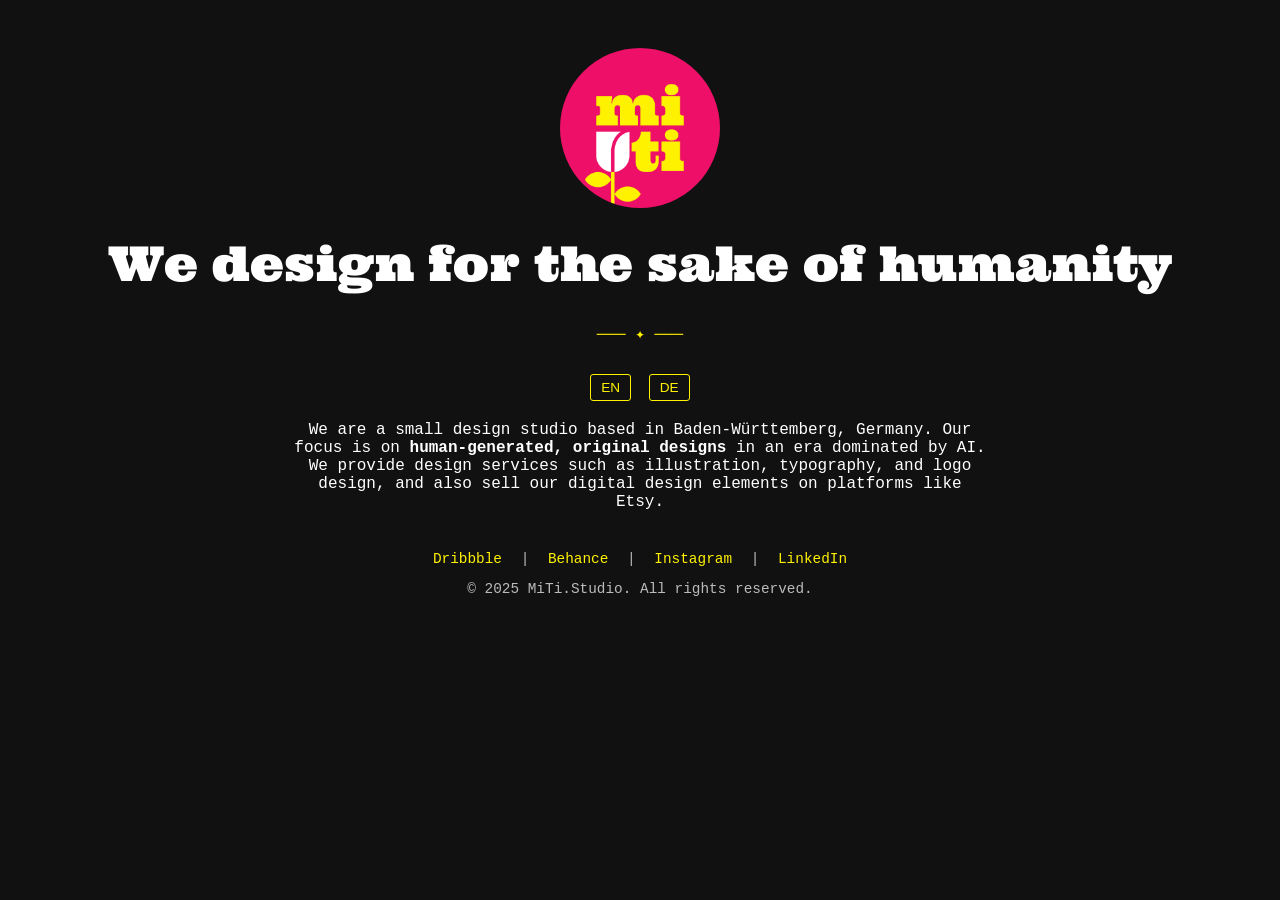
==== index.html @ b5ca67f6 "Change tagline style" ====
<!DOCTYPE html>
<html lang="en">
<head>
  <meta charset="UTF-8">
  <meta name="viewport" content="width=device-width, initial-scale=1.0">
  <title>MiTi.Studio</title>
  
  <!-- Favicon -->
  <link rel="icon" type="image/png" href="miti.png"> <!-- Replace logo.png with your logo file -->
  
  <link href="https://fonts.googleapis.com/css2?family=Ultra&display=swap" rel="stylesheet">
  <style>
    body {
      background-color: #111;
      color: #ffffff;
      font-family: "Courier New", Courier, monospace;
      text-align: center;
      padding: 40px 20px;
    }
    .logo {
      margin-bottom: 15px;
    }
    .logo img {
      width: 160px;
      height: 160px;
      border-radius: 80px; /* optional */
    }
    .tagline {
      font-size: 3em;  /* bigger now */
      font-weight: regular;
      color: #ffffff;
      margin: 20px 0 30px 0;
      font-family: "Ultra", serif;
    }
    .divider {
      color: #fff200;
      margin: 15px 0 30px 0;
    }
    .content {
      max-width: 700px;
      margin: auto;
    }
    .footer {
      margin-top: 40px;
      font-size: 0.9em;
      color: #bbb;
    }
    .footer a {
      color: #fff200;
      margin: 0 10px;
      text-decoration: none;
    }
    .lang-toggle {
      margin: 10px 0 20px 0;
    }
    .lang-toggle button {
      background: none;
      border: 1px solid #fff200;
      padding: 5px 10px;
      font-size: 0.85em;
      color: #fff200;
      cursor: pointer;
      border-radius: 3px;
      margin: 0 4px;
      transition: background 0.2s, color 0.2s;
    }
    .lang-toggle button:hover {
      background: #fff200;
      color: #111;
    }
  </style>
</head>
<body>
  <!-- Logo placeholder -->
  <div class="logo">
    <img src="miti.png" alt="MiTi.Studio"> <!-- Replace logo.png with your file -->
  </div>

  <!-- Tagline with language -->
  <div id="tagline-en" class="tagline">We design for the sake of humanity</div>
  <div id="tagline-de" class="tagline" style="display:none;">Wir gestalten im Dienste der Menschlichkeit</div>

  <div class="divider">─── ✦ ───</div>

  <!-- Language Toggle -->
  <div class="lang-toggle">
    <button onclick="setLang('en')">EN</button>
    <button onclick="setLang('de')">DE</button>
  </div>

  <!-- Content -->
  <div class="content" id="text-en">
    <p>We are a small design studio based in Baden-Württemberg, Germany. 
    Our focus is on <strong>human-generated, original designs</strong> in an era dominated by AI. 
    We provide design services such as illustration, typography, and logo design, 
    and also sell our digital design elements on platforms like Etsy.</p>
  </div>

  <div class="content" id="text-de" style="display:none;">
    <p>Wir sind ein kleines Designstudio mit Sitz in Baden-Württemberg, Deutschland. 
    Unser Fokus liegt auf <strong>menschlich erzeugten, originellen Designs</strong> in einer von KI dominierten Zeit. 
    Wir bieten Designleistungen wie Illustration, Typografie und Logodesign an 
    und verkaufen unsere digitalen Designelemente auch auf Plattformen wie Etsy.</p>
  </div>

  <!-- Footer -->
  <div class="footer">
    <p>
      <a href="#">Dribbble</a> |
      <a href="#">Behance</a> |
      <a href="#">Instagram</a> |
      <a href="#">LinkedIn</a>
    </p>
    <p>© 2025 MiTi.Studio. All rights reserved.</p>
  </div>

  <script>
    function setLang(lang) {
      // Switch text content
      document.getElementById('text-en').style.display = (lang === 'en') ? 'block' : 'none';
      document.getElementById('text-de').style.display = (lang === 'de') ? 'block' : 'none';
      // Switch tagline
      document.getElementById('tagline-en').style.display = (lang === 'en') ? 'block' : 'none';
      document.getElementById('tagline-de').style.display = (lang === 'de') ? 'block' : 'none';
    }
  </script>

  <!-- Google Analytics (replace with your own GA code) -->
  <script async src="https://www.googletagmanager.com/gtag/js?id=UA-XXXXXXXXX-X"></script>
  <script>
    window.dataLayer = window.dataLayer || [];
    function gtag(){dataLayer.push(arguments);}
    gtag('js', new Date());
    gtag('config', 'UA-XXXXXXXXX-X');
  </script>
</body>
</html>
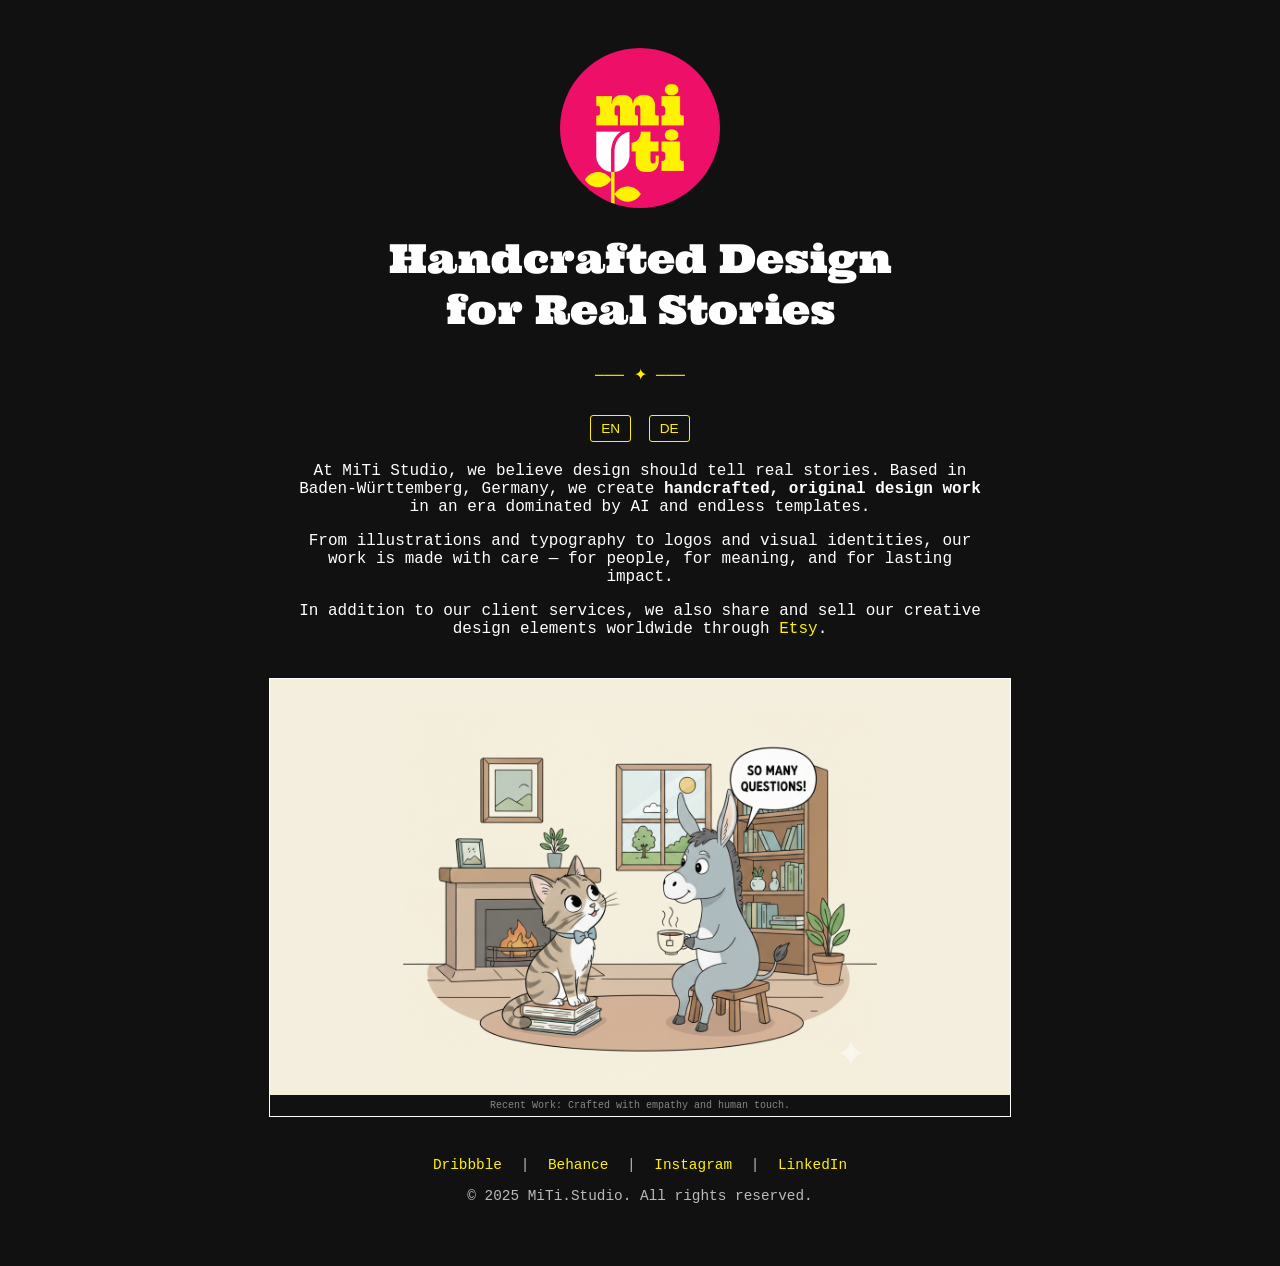
==== commit 82d54dc2: "Page structure and content update" ====
--- a/index.html
+++ b/index.html
@@ -6,7 +6,7 @@
   <title>MiTi.Studio</title>
   
   <!-- Favicon -->
-  <link rel="icon" type="image/png" href="miti.png"> <!-- Replace logo.png with your logo file -->
+  <link rel="icon" type="image/png" href="miti.png"> 
   
   <link href="https://fonts.googleapis.com/css2?family=Ultra&display=swap" rel="stylesheet">
   <style>
@@ -23,10 +23,10 @@
     .logo img {
       width: 160px;
       height: 160px;
-      border-radius: 80px; /* optional */
+      border-radius: 80px;
     }
     .tagline {
-      font-size: 3em;  /* bigger now */
+      font-size: 2.5em;
       font-weight: regular;
       color: #ffffff;
       margin: 20px 0 30px 0;
@@ -40,10 +40,38 @@
       max-width: 700px;
       margin: auto;
     }
+    .content a {
+      color: #fff200;
+      text-decoration: none;
+    }  
     .footer {
       margin-top: 40px;
       font-size: 0.9em;
       color: #bbb;
+    }
+    .featured-art {
+      max-width: 740px;
+      margin: 40px auto;
+      position: relative;
+      border: 1px solid #ffffff;
+    }
+    .featured-art img {
+      width: 100%;
+      aspect-ratio: 16/9;
+      object-fit: cover;
+      display: block;
+    }
+    .caption {
+      position: relative;
+      bottom: 0;
+      left: 0;
+      width: 100%;
+      background: #111;
+      color: #878787;
+      padding: 5px 0px 5px 0px;
+      font-size: 10px;
+      text-align: center;
+      font-style: normal;
     }
     .footer a {
       color: #fff200;
@@ -77,8 +105,8 @@
   </div>
 
   <!-- Tagline with language -->
-  <div id="tagline-en" class="tagline">We design for the sake of humanity</div>
-  <div id="tagline-de" class="tagline" style="display:none;">Wir gestalten im Dienste der Menschlichkeit</div>
+  <div id="tagline-en" class="tagline">Handcrafted Design </br>for Real Stories</div>
+  <div id="tagline-de" class="tagline" style="display:none;">Handgemachtes Design </br>für echte Geschichten</div>
 
   <div class="divider">─── ✦ ───</div>
 
@@ -90,26 +118,30 @@
 
   <!-- Content -->
   <div class="content" id="text-en">
-    <p>We are a small design studio based in Baden-Württemberg, Germany. 
-    Our focus is on <strong>human-generated, original designs</strong> in an era dominated by AI. 
-    We provide design services such as illustration, typography, and logo design, 
-    and also sell our digital design elements on platforms like Etsy.</p>
+    <p>At MiTi Studio, we believe design should tell real stories. Based in Baden-Württemberg, Germany, we create <strong>handcrafted, original design work</strong> in an era dominated by AI and endless templates.</p> 
+    <p>From illustrations and typography to logos and visual identities, our work is made with care — for people, for meaning, and for lasting impact.</p> 
+    <p>In addition to our client services, we also share and sell our creative design elements worldwide through <a href="https://www.etsy.com/shop/YOURSHOPNAME" target="_blank">Etsy</a>.</p>
   </div>
 
   <div class="content" id="text-de" style="display:none;">
-    <p>Wir sind ein kleines Designstudio mit Sitz in Baden-Württemberg, Deutschland. 
-    Unser Fokus liegt auf <strong>menschlich erzeugten, originellen Designs</strong> in einer von KI dominierten Zeit. 
-    Wir bieten Designleistungen wie Illustration, Typografie und Logodesign an 
-    und verkaufen unsere digitalen Designelemente auch auf Plattformen wie Etsy.</p>
+    <p>Bei MiTi Studio glauben wir, dass Design echte Geschichten erzählen soll. Mit Sitz in Baden-Württemberg, Deutschland, schaffen wir <strong>handgemachte, originelle Designs</strong> in einer Zeit, die von KI und unzähligen Vorlagen geprägt ist.</p> 
+    <p>Von Illustrationen und Typografie bis hin zu Logos und visuellen Identitäten – unsere Arbeit entsteht mit Sorgfalt, für Menschen, für Bedeutung und für nachhaltige Wirkung.</p> 
+    <p>Neben unseren Dienstleistungen bieten wir unsere kreativen Designelemente auch weltweit über <a href="https://www.etsy.com/shop/YOURSHOPNAME" target="_blank">Etsy</a> an.</p>
+  </div>
+
+  <!-- Featured Artwork -->
+  <div class="featured-art">
+    <img src="the-wise-donkey.jpg" alt="The Wise Donkey"> <!-- Replace with your artwork -->
+    <div class="caption">Recent Work: Crafted with empathy and human touch.</div>
   </div>
 
   <!-- Footer -->
   <div class="footer">
     <p>
-      <a href="#">Dribbble</a> |
-      <a href="#">Behance</a> |
-      <a href="#">Instagram</a> |
-      <a href="#">LinkedIn</a>
+      <a href="https://dribbble.com/miti-studio" target="_blank">Dribbble</a> |
+      <a href="#" target="_blank">Behance</a> |
+      <a href="#" target="_blank">Instagram</a> |
+      <a href="https://www.linkedin.com/company/mitistudio" target="_blank">LinkedIn</a>
     </p>
     <p>© 2025 MiTi.Studio. All rights reserved.</p>
   </div>
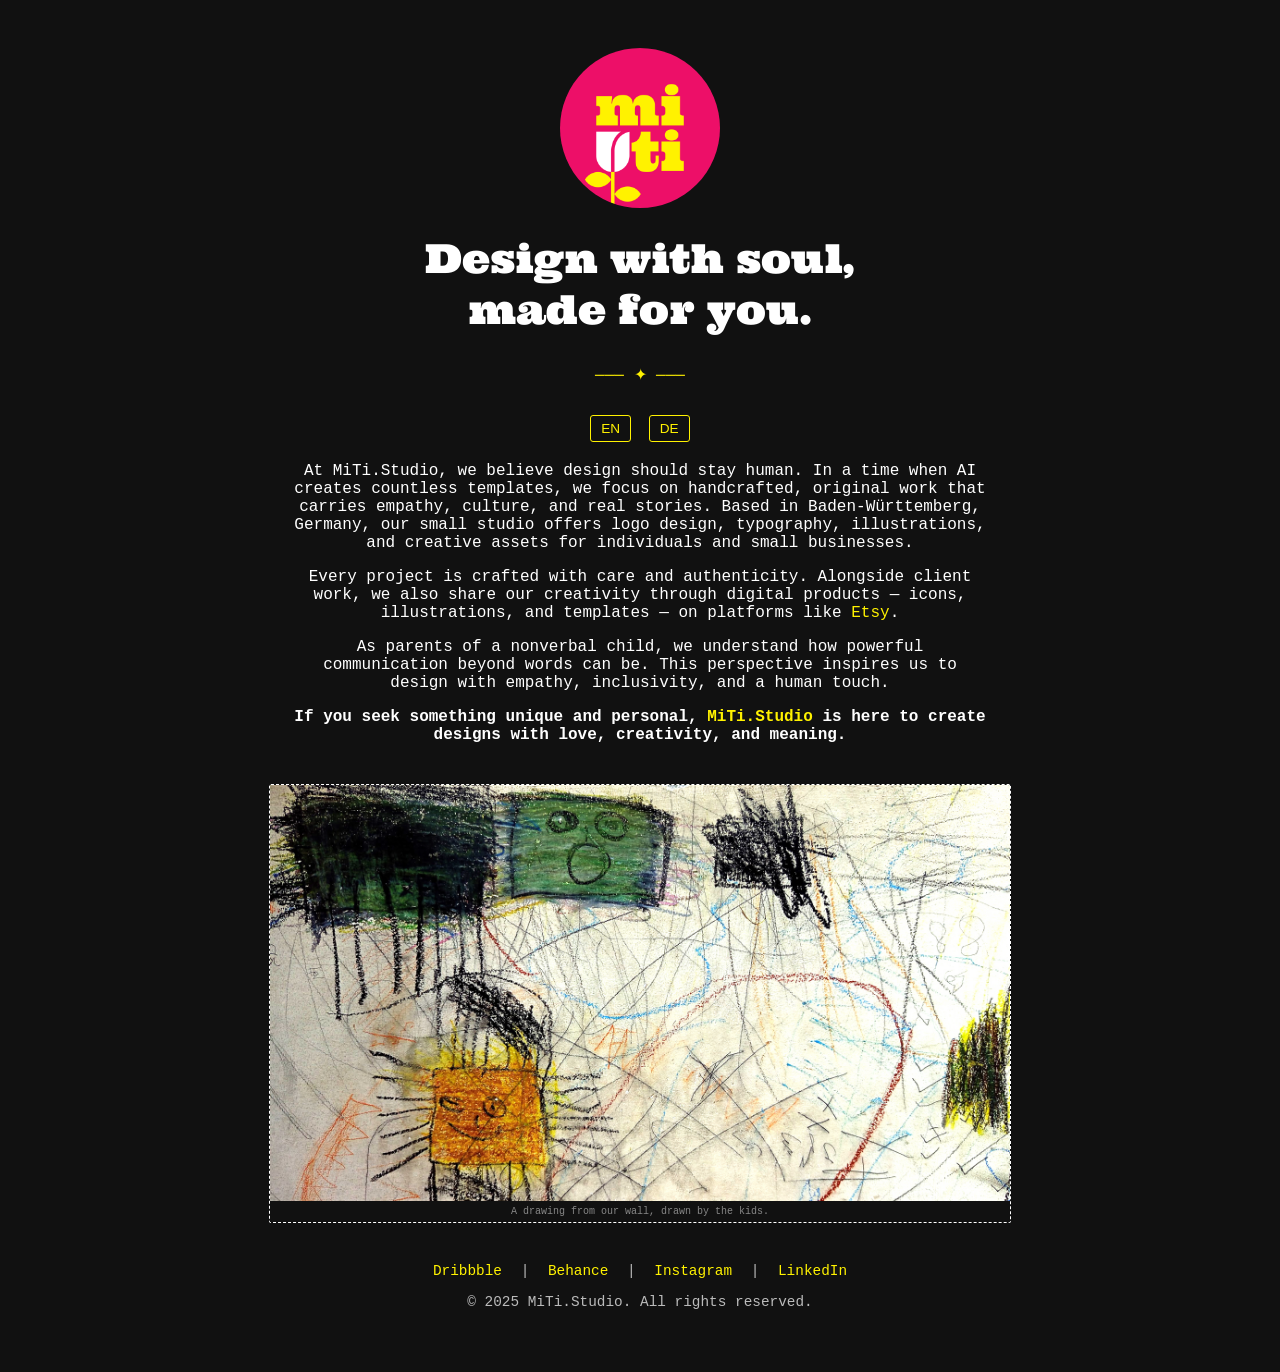
==== commit e13cddc4: "Meta content, site content update" ====
--- a/index.html
+++ b/index.html
@@ -3,8 +3,22 @@
 <head>
   <meta charset="UTF-8">
   <meta name="viewport" content="width=device-width, initial-scale=1.0">
-  <title>MiTi.Studio</title>
-  
+  <title>MiTi.Studio: Handcrafted Design from Germany</title>
+  <meta name="description" content="MiTi.Studio is a small design studio in Baden-Württemberg, Germany, creating handcrafted logos, illustrations, and digital assets. Human-centered, authentic, and available on Etsy." />
+  <meta name="keywords" content="MiTi.Studio, handcrafted design Germany, logo design, typography, illustration, Etsy design assets, human-centered design, Baden-Württemberg design studio" />
+
+  <!-- Social sharing (Open Graph) -->
+  <meta property="og:title" content="MiTi.Studio: Handcrafted Design from Germany" />
+  <meta property="og:description" content="We create original, human-centered designs with empathy and authenticity. Logos, illustrations, typography, and creative assets—crafted with care in Germany." />
+  <meta property="og:image" content="Miti_SocialCard.jpg" />
+  <meta property="og:type" content="website" />
+
+  <!-- Twitter sharing -->
+  <meta name="twitter:card" content="summary_large_image" />
+  <meta name="twitter:title" content="MiTi.Studio: Handcrafted Design from Germany" />
+  <meta name="twitter:description" content="Handcrafted logos, illustrations, and creative assets—made with empathy, culture, and real stories." />
+  <meta name="twitter:image" content="Miti_SocialCard.jpg" />
+
   <!-- Favicon -->
   <link rel="icon" type="image/png" href="miti.png"> 
   
@@ -53,7 +67,8 @@
       max-width: 740px;
       margin: 40px auto;
       position: relative;
-      border: 1px solid #ffffff;
+      border: 1px dashed; #fff200;
+      border-radius: 2px;
     }
     .featured-art img {
       width: 100%;
@@ -105,8 +120,8 @@
   </div>
 
   <!-- Tagline with language -->
-  <div id="tagline-en" class="tagline">Handcrafted Design </br>for Real Stories</div>
-  <div id="tagline-de" class="tagline" style="display:none;">Handgemachtes Design </br>für echte Geschichten</div>
+  <div id="tagline-en" class="tagline">Design with soul, </br>made for you.</div>
+  <div id="tagline-de" class="tagline" style="display:none;">Design mit Seele, </br>für dich gemacht.</div>
 
   <div class="divider">─── ✦ ───</div>
 
@@ -118,21 +133,23 @@
 
   <!-- Content -->
   <div class="content" id="text-en">
-    <p>At MiTi Studio, we believe design should tell real stories. Based in Baden-Württemberg, Germany, we create <strong>handcrafted, original design work</strong> in an era dominated by AI and endless templates.</p> 
-    <p>From illustrations and typography to logos and visual identities, our work is made with care — for people, for meaning, and for lasting impact.</p> 
-    <p>In addition to our client services, we also share and sell our creative design elements worldwide through <a href="https://www.etsy.com/shop/YOURSHOPNAME" target="_blank">Etsy</a>.</p>
+    <p>At MiTi.Studio, we believe design should stay human. In a time when AI creates countless templates, we focus on handcrafted, original work that carries empathy, culture, and real stories. Based in Baden-Württemberg, Germany, our small studio offers logo design, typography, illustrations, and creative assets for individuals and small businesses.</p> 
+    <p>Every project is crafted with care and authenticity. Alongside client work, we also share our creativity through digital products — icons, illustrations, and templates — on platforms like <a href="https://www.etsy.com/shop/YOURSHOPNAME" target="_blank">Etsy</a>.</p>
+    <p>As parents of a nonverbal child, we understand how powerful communication beyond words can be. This perspective inspires us to design with empathy, inclusivity, and a human touch.</p>
+    <p><b>If you seek something unique and personal, <a href="mailto:to.miti.studio@gmail.com" target="_blank">MiTi.Studio</a> is here to create designs with love, creativity, and meaning.</b></p> 
   </div>
 
   <div class="content" id="text-de" style="display:none;">
-    <p>Bei MiTi Studio glauben wir, dass Design echte Geschichten erzählen soll. Mit Sitz in Baden-Württemberg, Deutschland, schaffen wir <strong>handgemachte, originelle Designs</strong> in einer Zeit, die von KI und unzähligen Vorlagen geprägt ist.</p> 
-    <p>Von Illustrationen und Typografie bis hin zu Logos und visuellen Identitäten – unsere Arbeit entsteht mit Sorgfalt, für Menschen, für Bedeutung und für nachhaltige Wirkung.</p> 
-    <p>Neben unseren Dienstleistungen bieten wir unsere kreativen Designelemente auch weltweit über <a href="https://www.etsy.com/shop/YOURSHOPNAME" target="_blank">Etsy</a> an.</p>
+    <p>Bei MiTi.Studio glauben wir: Design soll menschlich bleiben. In einer Zeit, in der KI viele Vorlagen erstellt, machen wir Handarbeit. Unsere Designs sind echt, klar und erzählen Geschichten. Wir sind ein kleines Studio in Baden-Württemberg. Wir gestalten Logos, Typografie, Illustrationen und kreative Elemente für Einzelpersonen und kleine Firmen.</p> 
+    <p>Jedes Projekt entsteht mit Sorgfalt und Originalität. Zusätzlich verkaufen wir digitale Produkte wie Icons, Illustrationen und Vorlagen auf <a href="https://www.etsy.com/shop/YOURSHOPNAME" target="_blank">Etsy</a>.</p>
+    <p>Als Eltern eines nichtsprechenden Kindes wissen wir, wie wichtig Kommunikation ohne Worte ist. Diese Erfahrung gibt unseren Arbeiten Herz, Empathie und Menschlichkeit.</p>
+    <p><b>Wenn Sie etwas Persönliches und Besonderes suchen, ist <a href="mailto:to.miti.studio@gmail.com" target="_blank">MiTi.Studio</a> für Sie da – mit Liebe, Kreativität und echter Handarbeit.</b></p> 
   </div>
 
   <!-- Featured Artwork -->
   <div class="featured-art">
-    <img src="the-wise-donkey.jpg" alt="The Wise Donkey"> <!-- Replace with your artwork -->
-    <div class="caption">Recent Work: Crafted with empathy and human touch.</div>
+    <img src="MiTi_Wall.jpg" alt="The Wise Donkey"> <!-- Replace with your artwork -->
+    <div class="caption">A drawing from our wall, drawn by the kids.</div>
   </div>
 
   <!-- Footer -->
@@ -157,13 +174,15 @@
     }
   </script>
 
-  <!-- Google Analytics (replace with your own GA code) -->
-  <script async src="https://www.googletagmanager.com/gtag/js?id=UA-XXXXXXXXX-X"></script>
+  <!-- Google Analytics -->
+  <script async src="https://www.googletagmanager.com/gtag/js?id=G-G38949QMGW"></script>
   <script>
     window.dataLayer = window.dataLayer || [];
     function gtag(){dataLayer.push(arguments);}
     gtag('js', new Date());
-    gtag('config', 'UA-XXXXXXXXX-X');
+
+    gtag('config', 'G-G38949QMGW');
   </script>
+
 </body>
 </html>
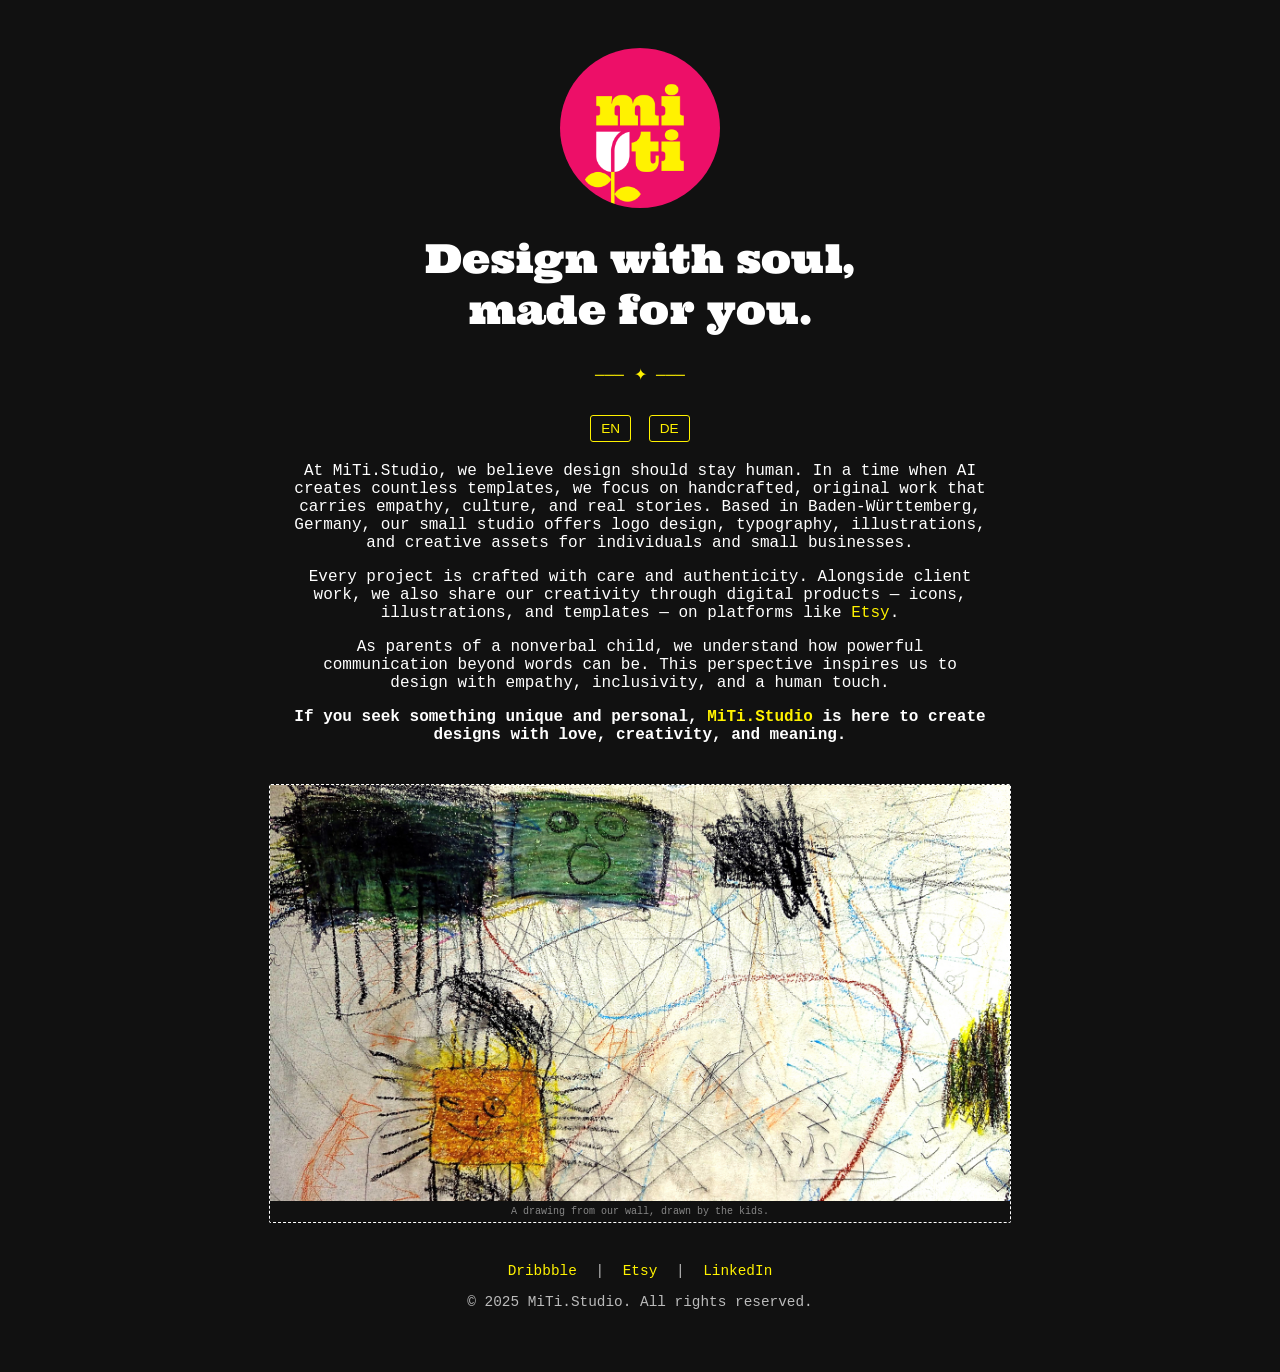
==== commit 0734e44d: "Link added" ====
--- a/index.html
+++ b/index.html
@@ -134,14 +134,14 @@
   <!-- Content -->
   <div class="content" id="text-en">
     <p>At MiTi.Studio, we believe design should stay human. In a time when AI creates countless templates, we focus on handcrafted, original work that carries empathy, culture, and real stories. Based in Baden-Württemberg, Germany, our small studio offers logo design, typography, illustrations, and creative assets for individuals and small businesses.</p> 
-    <p>Every project is crafted with care and authenticity. Alongside client work, we also share our creativity through digital products — icons, illustrations, and templates — on platforms like <a href="https://www.etsy.com/shop/YOURSHOPNAME" target="_blank">Etsy</a>.</p>
+    <p>Every project is crafted with care and authenticity. Alongside client work, we also share our creativity through digital products — icons, illustrations, and templates — on platforms like <a href="https://www.etsy.com/de-en/shop/MiTiStudioDE" target="_blank">Etsy</a>.</p>
     <p>As parents of a nonverbal child, we understand how powerful communication beyond words can be. This perspective inspires us to design with empathy, inclusivity, and a human touch.</p>
     <p><b>If you seek something unique and personal, <a href="mailto:to.miti.studio@gmail.com" target="_blank">MiTi.Studio</a> is here to create designs with love, creativity, and meaning.</b></p> 
   </div>
 
   <div class="content" id="text-de" style="display:none;">
     <p>Bei MiTi.Studio glauben wir: Design soll menschlich bleiben. In einer Zeit, in der KI viele Vorlagen erstellt, machen wir Handarbeit. Unsere Designs sind echt, klar und erzählen Geschichten. Wir sind ein kleines Studio in Baden-Württemberg. Wir gestalten Logos, Typografie, Illustrationen und kreative Elemente für Einzelpersonen und kleine Firmen.</p> 
-    <p>Jedes Projekt entsteht mit Sorgfalt und Originalität. Zusätzlich verkaufen wir digitale Produkte wie Icons, Illustrationen und Vorlagen auf <a href="https://www.etsy.com/shop/YOURSHOPNAME" target="_blank">Etsy</a>.</p>
+    <p>Jedes Projekt entsteht mit Sorgfalt und Originalität. Zusätzlich verkaufen wir digitale Produkte wie Icons, Illustrationen und Vorlagen auf <a href="https://www.etsy.com/de-en/shop/MiTiStudioDE" target="_blank">Etsy</a>.</p>
     <p>Als Eltern eines nichtsprechenden Kindes wissen wir, wie wichtig Kommunikation ohne Worte ist. Diese Erfahrung gibt unseren Arbeiten Herz, Empathie und Menschlichkeit.</p>
     <p><b>Wenn Sie etwas Persönliches und Besonderes suchen, ist <a href="mailto:to.miti.studio@gmail.com" target="_blank">MiTi.Studio</a> für Sie da – mit Liebe, Kreativität und echter Handarbeit.</b></p> 
   </div>
@@ -156,8 +156,7 @@
   <div class="footer">
     <p>
       <a href="https://dribbble.com/miti-studio" target="_blank">Dribbble</a> |
-      <a href="#" target="_blank">Behance</a> |
-      <a href="#" target="_blank">Instagram</a> |
+      <a href="https://www.etsy.com/de-en/shop/MiTiStudioDE" target="_blank">Etsy</a> |
       <a href="https://www.linkedin.com/company/mitistudio" target="_blank">LinkedIn</a>
     </p>
     <p>© 2025 MiTi.Studio. All rights reserved.</p>
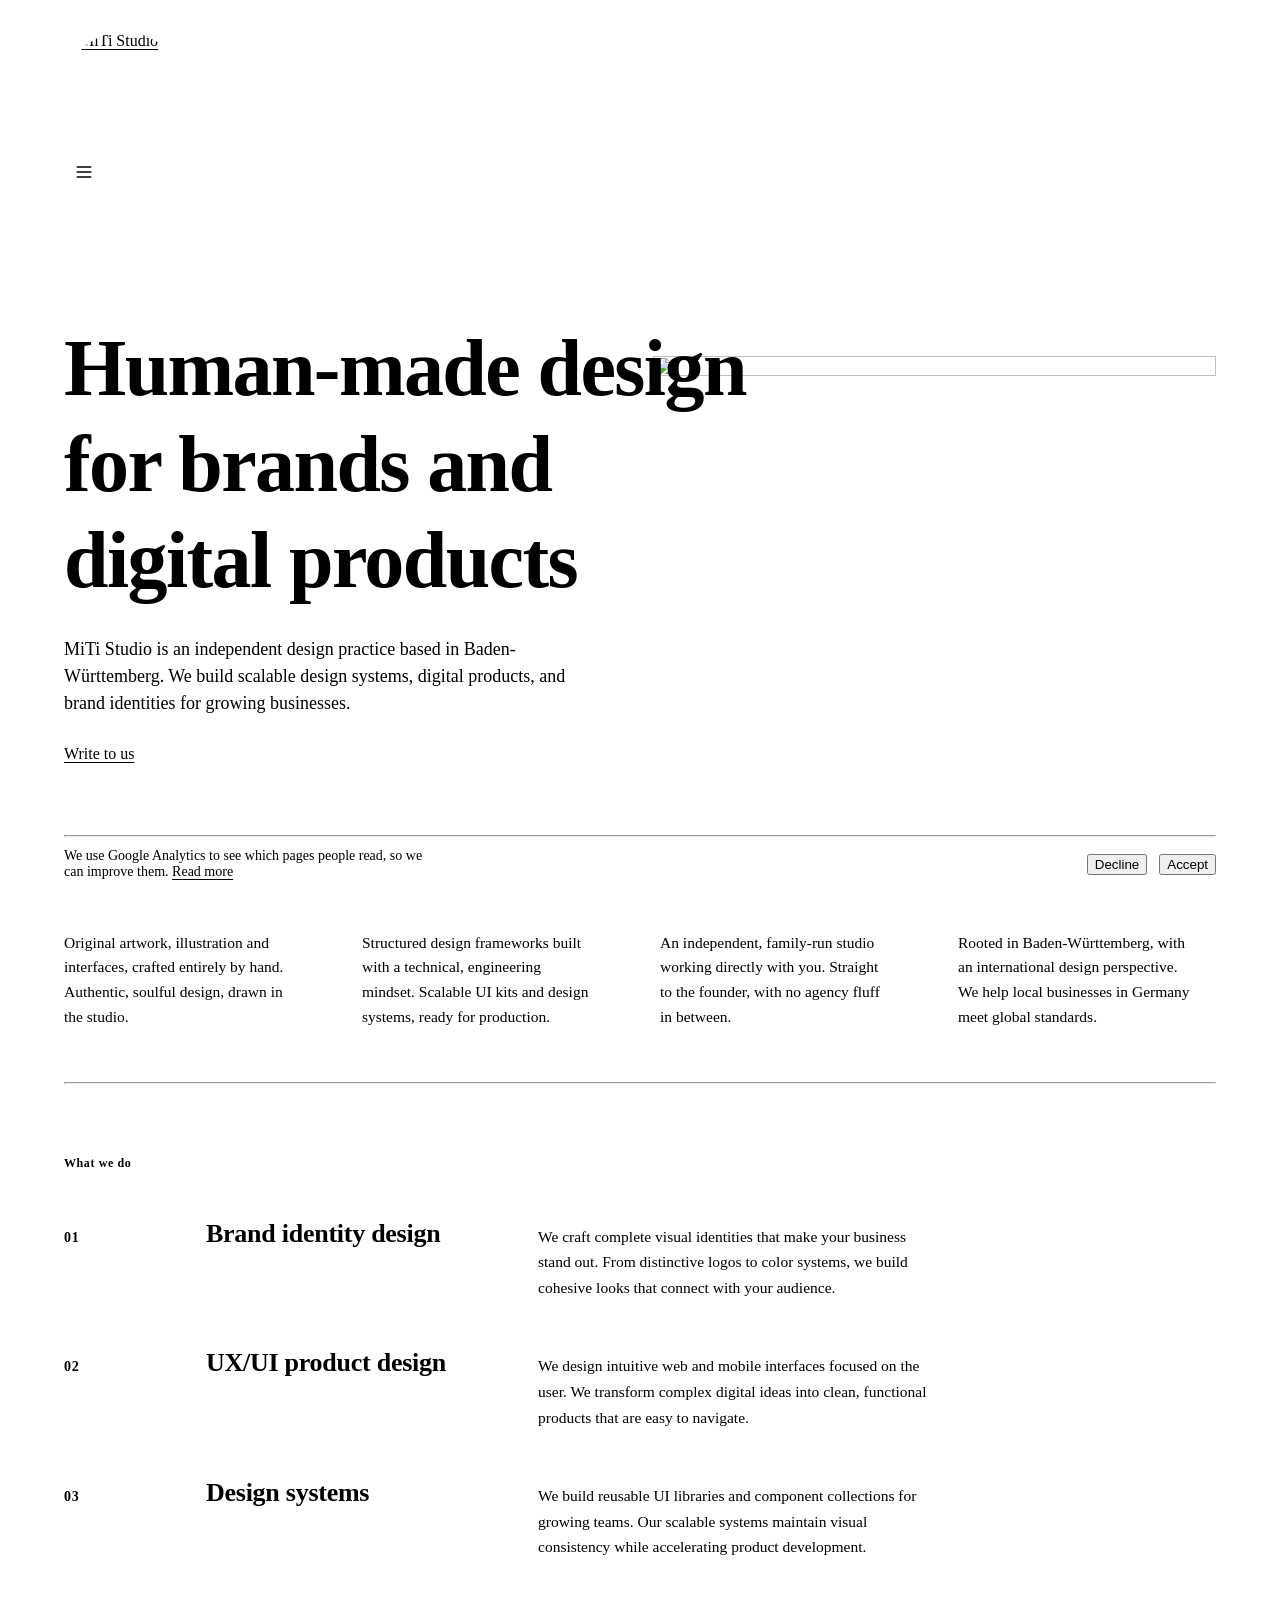
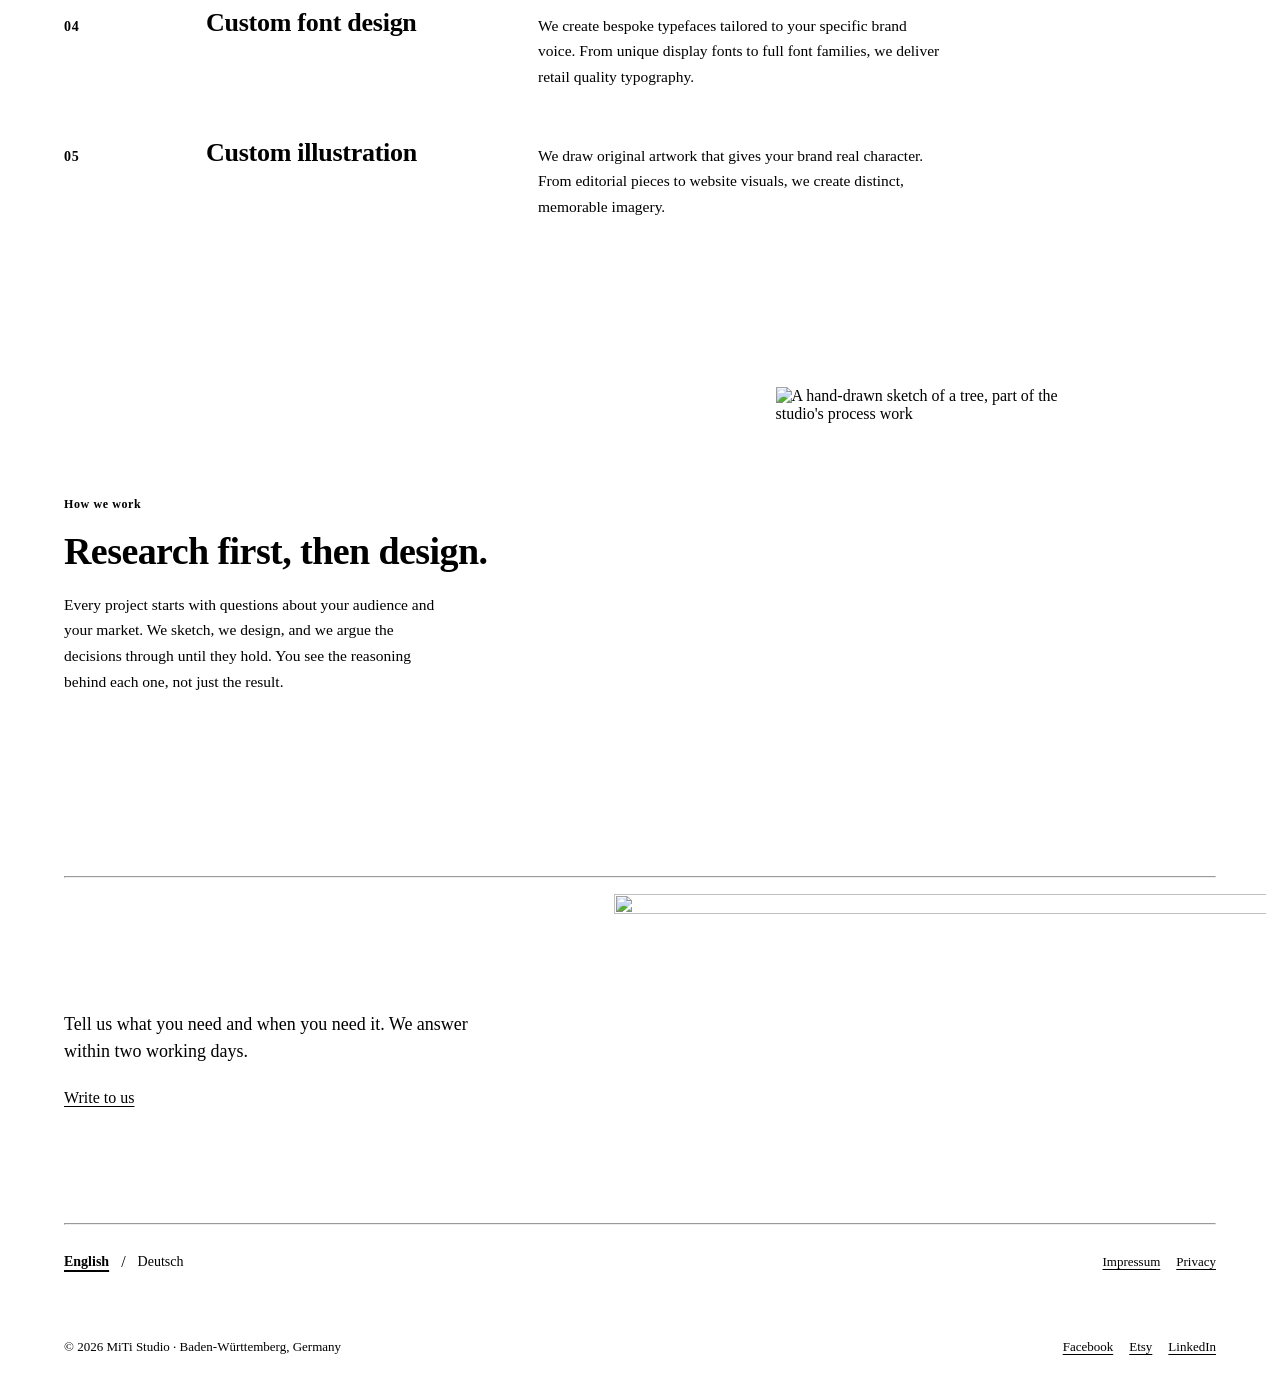
==== commit ff3fa6fe: "New website update" ====
--- a/index.html
+++ b/index.html
@@ -1,187 +1,260 @@
 <!DOCTYPE html>
 <html lang="en">
 <head>
-  <meta charset="UTF-8">
-  <meta name="viewport" content="width=device-width, initial-scale=1.0">
-  <title>MiTi.Studio: Handcrafted Design from Germany</title>
-  <meta name="description" content="MiTi.Studio is a small design studio in Baden-Württemberg, Germany, creating handcrafted logos, illustrations, and digital assets. Human-centered, authentic, and available on Etsy." />
-  <meta name="keywords" content="MiTi.Studio, handcrafted design Germany, logo design, typography, illustration, Etsy design assets, human-centered design, Baden-Württemberg design studio" />
-
-  <!-- Social sharing (Open Graph) -->
-  <meta property="og:title" content="MiTi.Studio: Handcrafted Design from Germany" />
-  <meta property="og:description" content="We create original, human-centered designs with empathy and authenticity. Logos, illustrations, typography, and creative assets—crafted with care in Germany." />
-  <meta property="og:image" content="Miti_SocialCard.jpg" />
-  <meta property="og:type" content="website" />
-
-  <!-- Twitter sharing -->
-  <meta name="twitter:card" content="summary_large_image" />
-  <meta name="twitter:title" content="MiTi.Studio: Handcrafted Design from Germany" />
-  <meta name="twitter:description" content="Handcrafted logos, illustrations, and creative assets—made with empathy, culture, and real stories." />
-  <meta name="twitter:image" content="Miti_SocialCard.jpg" />
-
-  <!-- Favicon -->
-  <link rel="icon" type="image/png" href="miti.png"> 
-  
-  <link href="https://fonts.googleapis.com/css2?family=Ultra&display=swap" rel="stylesheet">
-  <style>
-    body {
-      background-color: #111;
-      color: #ffffff;
-      font-family: "Courier New", Courier, monospace;
-      text-align: center;
-      padding: 40px 20px;
-    }
-    .logo {
-      margin-bottom: 15px;
-    }
-    .logo img {
-      width: 160px;
-      height: 160px;
-      border-radius: 80px;
-    }
-    .tagline {
-      font-size: 2.5em;
-      font-weight: regular;
-      color: #ffffff;
-      margin: 20px 0 30px 0;
-      font-family: "Ultra", serif;
-    }
-    .divider {
-      color: #fff200;
-      margin: 15px 0 30px 0;
-    }
-    .content {
-      max-width: 700px;
-      margin: auto;
-    }
-    .content a {
-      color: #fff200;
-      text-decoration: none;
-    }  
-    .footer {
-      margin-top: 40px;
-      font-size: 0.9em;
-      color: #bbb;
-    }
-    .featured-art {
-      max-width: 740px;
-      margin: 40px auto;
-      position: relative;
-      border: 1px dashed; #fff200;
-      border-radius: 2px;
-    }
-    .featured-art img {
-      width: 100%;
-      aspect-ratio: 16/9;
-      object-fit: cover;
-      display: block;
-    }
-    .caption {
-      position: relative;
-      bottom: 0;
-      left: 0;
-      width: 100%;
-      background: #111;
-      color: #878787;
-      padding: 5px 0px 5px 0px;
-      font-size: 10px;
-      text-align: center;
-      font-style: normal;
-    }
-    .footer a {
-      color: #fff200;
-      margin: 0 10px;
-      text-decoration: none;
-    }
-    .lang-toggle {
-      margin: 10px 0 20px 0;
-    }
-    .lang-toggle button {
-      background: none;
-      border: 1px solid #fff200;
-      padding: 5px 10px;
-      font-size: 0.85em;
-      color: #fff200;
-      cursor: pointer;
-      border-radius: 3px;
-      margin: 0 4px;
-      transition: background 0.2s, color 0.2s;
-    }
-    .lang-toggle button:hover {
-      background: #fff200;
-      color: #111;
-    }
-  </style>
+<meta charset="utf-8">
+<meta name="viewport" content="width=device-width, initial-scale=1">
+<title>MiTi Studio · small design studio in Baden-Württemberg</title>
+<meta name="description" content="Family-run design studio in Baden-Württemberg, Germany. Brand identity, product design, design systems, type and illustration. We work in English and German. Senior work at small studio rates.">
+<meta name="robots" content="index, follow">
+<link rel="canonical" href="https://miti.studio/">
+<link rel="alternate" hreflang="de" href="https://miti.studio/de/">
+<link rel="alternate" hreflang="en" href="https://miti.studio/">
+<link rel="alternate" hreflang="x-default" href="https://miti.studio/">
+<meta property="og:type" content="website">
+<meta property="og:site_name" content="MiTi Studio">
+<meta property="og:locale" content="en">
+<meta property="og:locale:alternate" content="de">
+<meta property="og:title" content="MiTi Studio · small design studio in Baden-Württemberg">
+<meta property="og:description" content="Family-run design studio in Baden-Württemberg, Germany. Brand identity, product design, design systems, type and illustration. We work in English and German. Senior work at small studio rates.">
+<meta property="og:url" content="https://miti.studio/">
+<meta property="og:image" content="https://miti.studio/assets/miti-social.png">
+<meta name="twitter:card" content="summary_large_image">
+<meta name="twitter:title" content="MiTi Studio · small design studio in Baden-Württemberg">
+<meta name="twitter:description" content="Family-run design studio in Baden-Württemberg, Germany. Brand identity, product design, design systems, type and illustration. We work in English and German. Senior work at small studio rates.">
+<meta name="twitter:image" content="https://miti.studio/assets/miti-social.png">
+<script type="application/ld+json">
+{
+  "@context": "https://schema.org",
+  "@type": "ProfessionalService",
+  "@id": "https://miti.studio/#studio",
+  "name": "MiTi Studio",
+  "url": "https://miti.studio/",
+  "description": "Family-run design studio in Baden-Württemberg, Germany. Brand identity, product design, design systems, custom type and illustration, in English and German.",
+  "address": { "@type": "PostalAddress", "addressRegion": "Baden-Württemberg", "addressCountry": "DE" },
+  "areaServed": [ { "@type": "Country", "name": "Germany" }, { "@type": "Place", "name": "Worldwide" } ],
+  "availableLanguage": [ "en", "de" ],
+  "email": "hello@miti.studio",
+  "priceRange": "$",
+  "founder": { "@type": "Person", "name": "MiTi Studio founder and creative director" },
+  "knowsLanguage": [ "en", "de" ],
+  "makesOffer": [
+    { "@type": "Offer", "itemOffered": { "@type": "Service", "name": "Brand identity design" } },
+    { "@type": "Offer", "itemOffered": { "@type": "Service", "name": "UX/UI product design" } },
+    { "@type": "Offer", "itemOffered": { "@type": "Service", "name": "Design systems" } },
+    { "@type": "Offer", "itemOffered": { "@type": "Service", "name": "Custom font design" } },
+    { "@type": "Offer", "itemOffered": { "@type": "Service", "name": "Custom illustration" } }
+  ]
+}
+</script>
+<link rel="stylesheet" href="_ds/miti-design-system-6b04a300-a503-4302-aa47-b4d9627b627f/styles.css">
+<link rel="stylesheet" href="site.css">
+<script src="site.js"></script>
 </head>
-<body>
-  <!-- Logo placeholder -->
-  <div class="logo">
-    <img src="miti.png" alt="MiTi.Studio"> <!-- Replace logo.png with your file -->
-  </div>
-
-  <!-- Tagline with language -->
-  <div id="tagline-en" class="tagline">Design with soul, </br>made for you.</div>
-  <div id="tagline-de" class="tagline" style="display:none;">Design mit Seele, </br>für dich gemacht.</div>
-
-  <div class="divider">─── ✦ ───</div>
-
-  <!-- Language Toggle -->
-  <div class="lang-toggle">
-    <button onclick="setLang('en')">EN</button>
-    <button onclick="setLang('de')">DE</button>
-  </div>
-
-  <!-- Content -->
-  <div class="content" id="text-en">
-    <p>At MiTi.Studio, we believe design should stay human. In a time when AI creates countless templates, we focus on handcrafted, original work that carries empathy, culture, and real stories. Based in Baden-Württemberg, Germany, our small studio offers logo design, typography, illustrations, and creative assets for individuals and small businesses.</p> 
-    <p>Every project is crafted with care and authenticity. Alongside client work, we also share our creativity through digital products — icons, illustrations, and templates — on platforms like <a href="https://www.etsy.com/de-en/shop/MiTiStudioDE" target="_blank">Etsy</a>.</p>
-    <p>As parents of a nonverbal child, we understand how powerful communication beyond words can be. This perspective inspires us to design with empathy, inclusivity, and a human touch.</p>
-    <p><b>If you seek something unique and personal, <a href="mailto:to.miti.studio@gmail.com" target="_blank">MiTi.Studio</a> is here to create designs with love, creativity, and meaning.</b></p> 
-  </div>
-
-  <div class="content" id="text-de" style="display:none;">
-    <p>Bei MiTi.Studio glauben wir: Design soll menschlich bleiben. In einer Zeit, in der KI viele Vorlagen erstellt, machen wir Handarbeit. Unsere Designs sind echt, klar und erzählen Geschichten. Wir sind ein kleines Studio in Baden-Württemberg. Wir gestalten Logos, Typografie, Illustrationen und kreative Elemente für Einzelpersonen und kleine Firmen.</p> 
-    <p>Jedes Projekt entsteht mit Sorgfalt und Originalität. Zusätzlich verkaufen wir digitale Produkte wie Icons, Illustrationen und Vorlagen auf <a href="https://www.etsy.com/de-en/shop/MiTiStudioDE" target="_blank">Etsy</a>.</p>
-    <p>Als Eltern eines nichtsprechenden Kindes wissen wir, wie wichtig Kommunikation ohne Worte ist. Diese Erfahrung gibt unseren Arbeiten Herz, Empathie und Menschlichkeit.</p>
-    <p><b>Wenn Sie etwas Persönliches und Besonderes suchen, ist <a href="mailto:to.miti.studio@gmail.com" target="_blank">MiTi.Studio</a> für Sie da – mit Liebe, Kreativität und echter Handarbeit.</b></p> 
-  </div>
-
-  <!-- Featured Artwork -->
-  <div class="featured-art">
-    <img src="MiTi_Wall.jpg" alt="The Wise Donkey"> <!-- Replace with your artwork -->
-    <div class="caption">A drawing from our wall, drawn by the kids.</div>
-  </div>
-
-  <!-- Footer -->
-  <div class="footer">
-    <p>
-      <a href="https://dribbble.com/miti-studio" target="_blank">Dribbble</a> |
-      <a href="https://www.etsy.com/de-en/shop/MiTiStudioDE" target="_blank">Etsy</a> |
-      <a href="https://www.linkedin.com/company/mitistudio" target="_blank">LinkedIn</a>
-    </p>
-    <p>© 2025 MiTi.Studio. All rights reserved.</p>
-  </div>
-
-  <script>
-    function setLang(lang) {
-      // Switch text content
-      document.getElementById('text-en').style.display = (lang === 'en') ? 'block' : 'none';
-      document.getElementById('text-de').style.display = (lang === 'de') ? 'block' : 'none';
-      // Switch tagline
-      document.getElementById('tagline-en').style.display = (lang === 'en') ? 'block' : 'none';
-      document.getElementById('tagline-de').style.display = (lang === 'de') ? 'block' : 'none';
-    }
-  </script>
-
-  <!-- Google Analytics -->
-  <script async src="https://www.googletagmanager.com/gtag/js?id=G-G38949QMGW"></script>
-  <script>
-    window.dataLayer = window.dataLayer || [];
-    function gtag(){dataLayer.push(arguments);}
-    gtag('js', new Date());
-
-    gtag('config', 'G-G38949QMGW');
-  </script>
-
+<body style="margin:0; background:var(--color-bg);">
+<div class="page">
+
+<div style="position:relative;">
+<nav class="nav" style="padding-inline: clamp(32px,5cqw,72px); padding-block: 32px 16px; border-bottom: none; align-items: center;">
+  <div style="display:flex; align-items:center; gap:clamp(10px, 2cqw, 16px); flex:none;">
+    <a href="index.html" aria-label="MiTi Studio, home" style="display:block; width:clamp(80px, calc(62px + 4.5cqw), 120px); height:clamp(80px, calc(62px + 4.5cqw), 120px); flex:none;">
+      <div style="width:100%; height:100%; border-radius:50%; overflow:hidden; box-shadow:var(--shadow-lg); background:var(--color-accent);">
+        <img src="assets/miti-logo.png" alt="MiTi Studio" style="width:100%; height:100%; object-fit:cover; display:block;">
+      </div>
+    </a>
+  </div>
+  <span style="margin-right:auto;"></span>
+  <div style="position:relative;">
+    <button type="button" id="hamburger-btn" aria-label="Menu" aria-expanded="false" style="width:40px; height:40px; display:flex; align-items:center; justify-content:center; background:transparent; border:none; cursor:pointer; color:var(--color-text); border-radius:var(--radius-sm); flex:none;">
+      <svg id="icon-open" width="20" height="20" viewBox="0 0 24 24" fill="none" stroke="currentColor" stroke-width="2" stroke-linecap="round" stroke-linejoin="round" style="display:none;"><path d="M18 6 6 18"></path><path d="m6 6 12 12"></path></svg>
+      <svg id="icon-closed" width="20" height="20" viewBox="0 0 24 24" fill="none" stroke="currentColor" stroke-width="2" stroke-linecap="round" stroke-linejoin="round"><line x1="4" x2="20" y1="6" y2="6"></line><line x1="4" x2="20" y1="12" y2="12"></line><line x1="4" x2="20" y1="18" y2="18"></line></svg>
+    </button>
+    <div id="nav-menu" style="display:none; position:absolute; top:calc(100% + 8px); right:0; background:var(--color-bg); box-shadow:var(--shadow-lg); min-width:240px; z-index:100;"></div>
+  </div>
+</nav>
+<div id="nav-overlay" style="display:none; position:fixed; inset:0; z-index:90; background:transparent;"></div>
+</div>
+
+<section style="padding: clamp(48px,10cqw,112px) clamp(32px,5cqw,72px) clamp(36px,7cqw,72px); position:relative; display:flex; align-items:flex-end; justify-content:space-between; gap:clamp(24px,5cqw,64px); flex-wrap:wrap;">
+  <div style="flex:1 1 420px; max-width:min(830px, 700px); position:relative; z-index:1;">
+    <h1 id="t-heroLine1" style="font-family:var(--font-heading); font-weight:700; font-size:clamp(38px,7cqw,80px); line-height:1.2; letter-spacing:-0.02em; margin:0;"></h1>
+    <p id="t-heroSub" style="font-family:var(--font-secondary); font-size:18px; line-height:1.5; max-width:58ch; margin:28px 0 0; color:color-mix(in srgb, var(--color-text) 82%, transparent);"></p>
+    <div style="display:flex; gap:12px; flex-wrap:wrap; margin-top:28px;">
+      <a href="contact.html" id="t-ctaStart" class="btn btn-secondary" style="color:var(--color-text);"></a>
+    </div>
+  </div>
+  <img src="assets/miti-hero.png" alt="" aria-hidden="true" class="hero-drawing" style="display:block; width:clamp(300px, 44cqw, 672px); height:auto; aspect-ratio:1036/946; position:absolute; right:clamp(32px,5cqw,72px); bottom:-36px; z-index:0; pointer-events:none;">
+</section>
+
+<div style="padding-inline: clamp(32px,5cqw,72px);"><hr class="hr" style="margin:0;"></div>
+
+<section style="padding: clamp(28px,6cqw,52px) clamp(32px,5cqw,72px);">
+  <div class="pos-row">
+    <div>
+      <svg width="28" height="28" viewBox="0 0 24 24" fill="none" stroke="var(--color-accent)" stroke-width="1.75" stroke-linecap="round" stroke-linejoin="round" aria-hidden="true" style="display:block; margin:0 0 14px;"><path d="M15.707 21.293a1 1 0 0 1-1.414 0l-1.586-1.586a1 1 0 0 1 0-1.414l5.586-5.586a1 1 0 0 1 1.414 0l1.586 1.586a1 1 0 0 1 0 1.414z"></path><path d="m18 13-1.375-6.874a1 1 0 0 0-.746-.776L3.235 2.028a1 1 0 0 0-1.207 1.207L5.35 15.879a1 1 0 0 0 .776.746L13 18"></path><path d="m2.3 2.3 7.286 7.286"></path><circle cx="11" cy="11" r="2"></circle></svg>
+      <p id="t-pos1" style="font-size:15.5px; line-height:1.6; margin:0; max-width:30ch; color:color-mix(in srgb, var(--color-text) 75%, transparent);"></p>
+    </div>
+    <div>
+      <svg width="28" height="28" viewBox="0 0 24 24" fill="none" stroke="var(--color-accent)" stroke-width="1.75" stroke-linecap="round" stroke-linejoin="round" aria-hidden="true" style="display:block; margin:0 0 14px;"><path d="M12.83 2.18a2 2 0 0 0-1.66 0L2.6 6.08a1 1 0 0 0 0 1.83l8.58 3.91a2 2 0 0 0 1.66 0l8.58-3.9a1 1 0 0 0 0-1.83z"></path><path d="M2 12a1 1 0 0 0 .58.91l8.6 3.91a2 2 0 0 0 1.65 0l8.58-3.9A1 1 0 0 0 22 12"></path><path d="M2 17a1 1 0 0 0 .58.91l8.6 3.91a2 2 0 0 0 1.65 0l8.58-3.9A1 1 0 0 0 22 17"></path></svg>
+      <p id="t-pos2" style="font-size:15.5px; line-height:1.6; margin:0; max-width:30ch; color:color-mix(in srgb, var(--color-text) 75%, transparent);"></p>
+    </div>
+    <div>
+      <svg width="28" height="28" viewBox="0 0 24 24" fill="none" stroke="var(--color-accent)" stroke-width="1.75" stroke-linecap="round" stroke-linejoin="round" aria-hidden="true" style="display:block; margin:0 0 14px;"><path d="M19 14c1.49-1.46 3-3.21 3-5.5A5.5 5.5 0 0 0 16.5 3c-1.76 0-3 .5-4.5 2-1.5-1.5-2.74-2-4.5-2A5.5 5.5 0 0 0 2 8.5c0 2.3 1.5 4.05 3 5.5l7 7Z"></path></svg>
+      <p id="t-pos3" style="font-size:15.5px; line-height:1.6; margin:0; max-width:30ch; color:color-mix(in srgb, var(--color-text) 75%, transparent);"></p>
+    </div>
+    <div>
+      <svg width="28" height="28" viewBox="0 0 24 24" fill="none" stroke="var(--color-accent)" stroke-width="1.75" stroke-linecap="round" stroke-linejoin="round" aria-hidden="true" style="display:block; margin:0 0 14px;"><path d="M20 10c0 4.993-5.539 10.193-7.399 11.799a1 1 0 0 1-1.202 0C9.539 20.193 4 14.993 4 10a8 8 0 0 1 16 0"></path><circle cx="12" cy="10" r="3"></circle></svg>
+      <p id="t-pos4" style="font-size:15.5px; line-height:1.6; margin:0; max-width:30ch; color:color-mix(in srgb, var(--color-text) 75%, transparent);"></p>
+    </div>
+  </div>
+</section>
+
+<div style="padding-inline: clamp(32px,5cqw,72px);"><hr class="hr" style="margin:0;"></div>
+
+<section style="padding: clamp(40px,7cqw,72px) clamp(32px,5cqw,72px);">
+  <span id="t-featuresKicker" style="display:block; font-family:var(--font-secondary); font-size:12px; font-weight:600; letter-spacing:0.05em; color:var(--color-accent-700); margin:0 0 24px;"></span>
+  <div id="features-list"></div>
+</section>
+
+<section style="padding: clamp(36px,7cqw,72px) clamp(32px,5cqw,72px); display:grid; grid-template-columns:repeat(auto-fit, minmax(300px,1fr)); gap:clamp(28px,5cqw,56px); align-items:center;">
+  <div>
+    <span id="t-aiKicker" style="display:block; font-family:var(--font-secondary); font-size:12px; font-weight:600; letter-spacing:0.05em; color:var(--color-accent-700); margin:0 0 16px;"></span>
+    <h2 id="t-aiTitle" style="font-family:var(--font-heading); font-weight:700; font-size:clamp(26px,3.2cqw,38px); line-height:1.25; letter-spacing:-0.015em; margin:0 0 16px;"></h2>
+    <p id="t-aiCopy" style="font-size:15.5px; line-height:1.65; max-width:48ch; color:color-mix(in srgb, var(--color-text) 78%, transparent); margin:0;"></p>
+  </div>
+  <figure style="margin:0; display:flex; justify-content:center;">
+    <img src="assets/miti-process-drawing.png" id="t-aiImage" alt="" style="display:block; width:clamp(220px, 26cqw, 380px); height:auto; aspect-ratio:1643/2059;">
+  </figure>
+</section>
+
+<div style="padding-inline: clamp(32px,5cqw,72px);"><hr class="hr" style="margin:0;"></div>
+
+<section style="padding: clamp(40px,6cqw,72px) clamp(32px,5cqw,72px); display:grid; grid-template-columns:repeat(auto-fit, minmax(280px,1fr)); gap:clamp(24px,5cqw,48px); align-items:center;">
+  <div>
+    <p id="t-closeCopy" style="font-family:var(--font-secondary); font-size:18px; line-height:1.5; max-width:46ch; margin:16px 0 0; color:color-mix(in srgb, var(--color-text) 82%, transparent);"></p>
+    <div style="margin-top:24px;">
+      <a href="contact.html" id="t-closeCta" class="btn btn-secondary" style="color:var(--color-text);"></a>
+    </div>
+  </div>
+  <img src="assets/miti-connect.png" alt="" aria-hidden="true" style="display:block; width:118%; height:auto; aspect-ratio:1959/941; margin-block:-56px; position:relative; z-index:1; justify-self:center;">
+</section>
+
+<div style="padding-inline: clamp(32px,5cqw,72px);"><hr class="hr" style="margin:0;"></div>
+
+<div style="padding: clamp(20px,3cqw,28px) clamp(32px,5cqw,72px); display:flex; align-items:center; gap:12px;">
+  <button type="button" id="lang-en" style="background:transparent; border:none; padding:0; cursor:pointer; font-family:var(--font-body); font-size:14px; text-decoration-thickness:2px; text-decoration-color:var(--color-accent); text-underline-offset:4px;">English</button>
+  <span aria-hidden="true" style="color:color-mix(in srgb, var(--color-text) 35%, transparent);">/</span>
+  <button type="button" id="lang-de" style="background:transparent; border:none; padding:0; cursor:pointer; font-family:var(--font-body); font-size:14px; text-decoration-thickness:2px; text-decoration-color:var(--color-accent); text-underline-offset:4px;">Deutsch</button>
+  <div style="margin-left:auto; display:flex; gap:16px; flex-wrap:wrap; font-size:13px; color:color-mix(in srgb, var(--color-text) 70%, transparent);">
+    <a href="legal.html#impressum" id="t-legalImprint" style="color:inherit;"></a>
+    <a href="legal.html#datenschutz" id="t-legalPrivacy" style="color:inherit;"></a>
+  </div>
+</div>
+
+<footer style="padding: clamp(32px,4cqw,40px) clamp(32px,5cqw,72px); display:flex; justify-content:space-between; gap:16px; flex-wrap:wrap; font-size:13px; color:color-mix(in srgb, var(--color-text) 70%, transparent);">
+  <span id="t-footerLine"></span>
+  <div style="display:flex; gap:16px;">
+    <a href="https://www.facebook.com/profile.php?id=61582376182090" style="color:inherit;">Facebook</a>
+    <a href="https://mitistudiode.etsy.com" style="color:inherit;">Etsy</a>
+    <a href="https://www.linkedin.com/company/mitistudio" style="color:inherit;">LinkedIn</a>
+  </div>
+</footer>
+
+<div id="cookie-banner" style="display:none; position:fixed; left:0; right:0; bottom:0; z-index:300; background:var(--color-bg); border-top:2px solid var(--color-text); box-shadow:var(--shadow-lg);">
+  <div style="max-width:1280px; margin:0 auto; padding:20px clamp(32px,5cqw,72px); display:flex; flex-wrap:wrap; align-items:center; justify-content:space-between; gap:16px;">
+    <p id="cookie-text" style="margin:0; font-size:14px; max-width:52ch; color:var(--color-text);"></p>
+    <div style="display:flex; gap:12px; flex-wrap:wrap; flex:none;">
+      <button type="button" class="btn btn-secondary" id="cookie-decline"></button>
+      <button type="button" class="btn btn-secondary" id="cookie-accept"></button>
+    </div>
+  </div>
+</div>
+<button type="button" id="cookie-settings-tab" aria-label="Cookie settings" title="Cookie settings" style="display:none; position:fixed; left:20px; bottom:20px; z-index:250; background:transparent; border:none; width:44px; height:44px; align-items:center; justify-content:center; cursor:pointer; color:color-mix(in srgb, var(--color-text) 55%, transparent);">
+  <svg width="20" height="20" viewBox="0 0 24 24" fill="none" stroke="currentColor" stroke-width="2" stroke-linecap="round" stroke-linejoin="round"><path d="M12 2a10 10 0 1 0 10 10 4 4 0 0 1-5-5 4 4 0 0 1-5-5"></path><path d="M8.5 8.5v.01"></path><path d="M16 15.5v.01"></path><path d="M12 12v.01"></path><path d="M11 17v.01"></path><path d="M7 14v.01"></path></svg>
+</button>
+
+</div>
+<script>
+var STR = {
+  en: {
+    heroLine1: 'Human-made design for brands and digital products',
+    heroSub: 'MiTi Studio is an independent design practice based in Baden-Württemberg. We build scalable design systems, digital products, and brand identities for growing businesses.',
+    ctaStart: 'Write to us',
+    featuresKicker: 'What we do',
+    aiKicker: 'How we work', aiTitle: 'Research first, then design.',
+    aiCopy: 'Every project starts with questions about your audience and your market. We sketch, we design, and we argue the decisions through until they hold. You see the reasoning behind each one, not just the result.',
+    aiImageAlt: 'A hand-drawn sketch of a tree, part of the studio\'s process work',
+    closeCopy: 'Tell us what you need and when you need it. We answer within two working days.', closeCta: 'Write to us',
+    footerLine: '© 2026 MiTi Studio · Baden-Württemberg, Germany',
+    legalImprint: 'Impressum', legalPrivacy: 'Privacy',
+    pos: [
+      'Original artwork, illustration and interfaces, crafted entirely by hand. Authentic, soulful design, drawn in the studio.',
+      'Structured design frameworks built with a technical, engineering mindset. Scalable UI kits and design systems, ready for production.',
+      'An independent, family-run studio working directly with you. Straight to the founder, with no agency fluff in between.',
+      'Rooted in Baden-Württemberg, with an international design perspective. We help local businesses in Germany meet global standards.',
+    ],
+    features: [
+      { num: '01', title: 'Brand identity design', copy: 'We craft complete visual identities that make your business stand out. From distinctive logos to color systems, we build cohesive looks that connect with your audience.' },
+      { num: '02', title: 'UX/UI product design', copy: 'We design intuitive web and mobile interfaces focused on the user. We transform complex digital ideas into clean, functional products that are easy to navigate.' },
+      { num: '03', title: 'Design systems', copy: 'We build reusable UI libraries and component collections for growing teams. Our scalable systems maintain visual consistency while accelerating product development.' },
+      { num: '04', title: 'Custom font design', copy: 'We create bespoke typefaces tailored to your specific brand voice. From unique display fonts to full font families, we deliver retail quality typography.' },
+      { num: '05', title: 'Custom illustration', copy: 'We draw original artwork that gives your brand real character. From editorial pieces to website visuals, we create distinct, memorable imagery.' },
+    ],
+  },
+  de: {
+    heroLine1: 'Design von Hand für Marken und digitale Produkte',
+    heroSub: 'MiTi Studio ist eine unabhängige Designpraxis mit Sitz in Baden-Württemberg. Wir bauen skalierbare Design-Systeme, digitale Produkte und Markenidentitäten für wachsende Unternehmen.',
+    ctaStart: 'Schreiben Sie uns',
+    featuresKicker: 'Was wir tun',
+    aiKicker: 'Wie wir arbeiten', aiTitle: 'Erst recherchieren, dann gestalten.',
+    aiCopy: 'Jedes Projekt beginnt mit Fragen zu Ihrer Zielgruppe und Ihrem Markt. Wir skizzieren, wir gestalten, und wir prüfen jede Entscheidung, bis sie trägt. Sie sehen die Begründung dahinter, nicht nur das Ergebnis.',
+    aiImageAlt: 'Eine handgezeichnete Skizze eines Baumes aus der Prozessarbeit des Studios',
+    closeCopy: 'Sagen Sie uns, was Sie brauchen und bis wann. Wir antworten innerhalb von zwei Werktagen.', closeCta: 'Schreiben Sie uns',
+    footerLine: '© 2026 MiTi Studio · Baden-Württemberg, Deutschland',
+    legalImprint: 'Impressum', legalPrivacy: 'Datenschutz',
+    pos: [
+      'Originale Illustration, Artwork und Interfaces, von Hand gestaltet. Design mit Seele, im Studio gezeichnet.',
+      'Strukturierte Design-Systeme mit technischem Blick. Skalierbare UI-Kits und Systeme, fertig für die Produktion.',
+      'Ein unabhängiges Familienstudio, das direkt mit Ihnen arbeitet. Sie sprechen mit der Gründerin, ohne Agentur-Ballast.',
+      'Verwurzelt in Baden-Württemberg, mit internationalem Blick. Wir bringen lokale Unternehmen auf globale Standards.',
+    ],
+    features: [
+      { num: '01', title: 'Markenidentität', copy: 'Wir gestalten vollständige visuelle Identitäten, die Ihr Unternehmen sichtbar machen. Von markanten Logos bis zum Farbsystem entsteht ein stimmiges Bild, das Ihre Zielgruppe erreicht.' },
+      { num: '02', title: 'UX/UI-Produktdesign', copy: 'Wir gestalten klare Interfaces für Web und Mobile, immer aus Sicht der Nutzer. Aus komplexen digitalen Ideen werden aufgeräumte Produkte, in denen man sich sofort zurechtfindet.' },
+      { num: '03', title: 'Design-Systeme', copy: 'Wir bauen wiederverwendbare UI-Bibliotheken und Komponenten für wachsende Teams. Unsere skalierbaren Systeme halten das Bild konsistent und beschleunigen die Entwicklung.' },
+      { num: '04', title: 'Individuelles Schriftdesign', copy: 'Wir entwickeln eigene Schriften, genau auf Ihre Markenstimme abgestimmt. Von der Displayschrift bis zur ganzen Familie, in Retail-Qualität.' },
+      { num: '05', title: 'Individuelle Illustration', copy: 'Wir zeichnen originale Illustrationen, die Ihrer Marke Charakter geben. Von redaktionellen Motiven bis zu Website-Bildern entstehen eigenständige, einprägsame Bilder.' },
+    ],
+  },
+};
+function renderPage(lang) {
+  var t = STR[lang];
+  document.getElementById('t-heroLine1').textContent = t.heroLine1;
+  document.getElementById('t-heroSub').textContent = t.heroSub;
+  document.getElementById('t-ctaStart').textContent = t.ctaStart;
+  document.getElementById('t-featuresKicker').textContent = t.featuresKicker;
+  document.getElementById('t-aiKicker').textContent = t.aiKicker;
+  document.getElementById('t-aiTitle').textContent = t.aiTitle;
+  document.getElementById('t-aiCopy').textContent = t.aiCopy;
+  document.getElementById('t-aiImage').alt = t.aiImageAlt;
+  document.getElementById('t-closeCopy').textContent = t.closeCopy;
+  document.getElementById('t-closeCta').textContent = t.closeCta;
+  document.getElementById('t-legalImprint').textContent = t.legalImprint;
+  document.getElementById('t-legalPrivacy').textContent = t.legalPrivacy;
+  document.getElementById('t-footerLine').textContent = t.footerLine;
+  ['t-pos1','t-pos2','t-pos3','t-pos4'].forEach(function (id, i) { document.getElementById(id).textContent = t.pos[i]; });
+  document.getElementById('features-list').innerHTML = t.features.map(function (f) {
+    return '<div class="tri-row">' +
+      '<p style="font-family:var(--font-secondary); font-weight:600; font-size:14px; letter-spacing:0.06em; margin:0; position:relative;"><span style="position:absolute; left:-20px; top:6px; width:8px; height:8px; background:var(--color-accent);"></span>' + f.num + '</p>' +
+      '<h2 style="font-family:var(--font-heading); font-weight:700; font-size:clamp(20px,2.4cqw,26px); letter-spacing:-0.01em; margin:0;">' + f.title + '</h2>' +
+      '<p style="font-size:15.5px; line-height:1.65; margin:0; max-width:52ch; color:color-mix(in srgb, var(--color-text) 78%, transparent);">' + f.copy + '</p>' +
+      '</div>';
+  }).join('');
+}
+window.__mitiCurrentPage = 'home';
+miti.initNav('home');
+miti.initCookieConsent();
+miti.initLangToggle(renderPage);
+renderPage(miti.getLang());
+</script>
 </body>
 </html>
--- a/site.css
+++ b/site.css
@@ -0,0 +1,10 @@
+a { color: var(--color-accent); text-underline-offset: 3px; text-decoration-thickness: 1px; }
+a:hover:not(.btn) { text-decoration: underline; }
+.page { max-width: 1280px; margin: 0 auto; }
+.tri-row { display: grid; grid-template-columns: 1fr; gap: 8px; align-items: baseline; padding: 24px 0; }
+.tri-row + .tri-row { border-top: 2px solid var(--color-divider); }
+@media (min-width: 720px) { .tri-row { grid-template-columns: minmax(56px,110px) minmax(0,300px) minmax(0,1fr); gap: 16px 32px; } }
+.pos-row { display: grid; grid-template-columns: 1fr; gap: clamp(24px,4cqw,40px); }
+@media (min-width: 480px) { .pos-row { grid-template-columns: repeat(2,1fr); } }
+@media (min-width: 1080px) { .pos-row { grid-template-columns: repeat(4,1fr); } }
+@media (max-width: 780px) { .hero-drawing { opacity: 0.16; } }
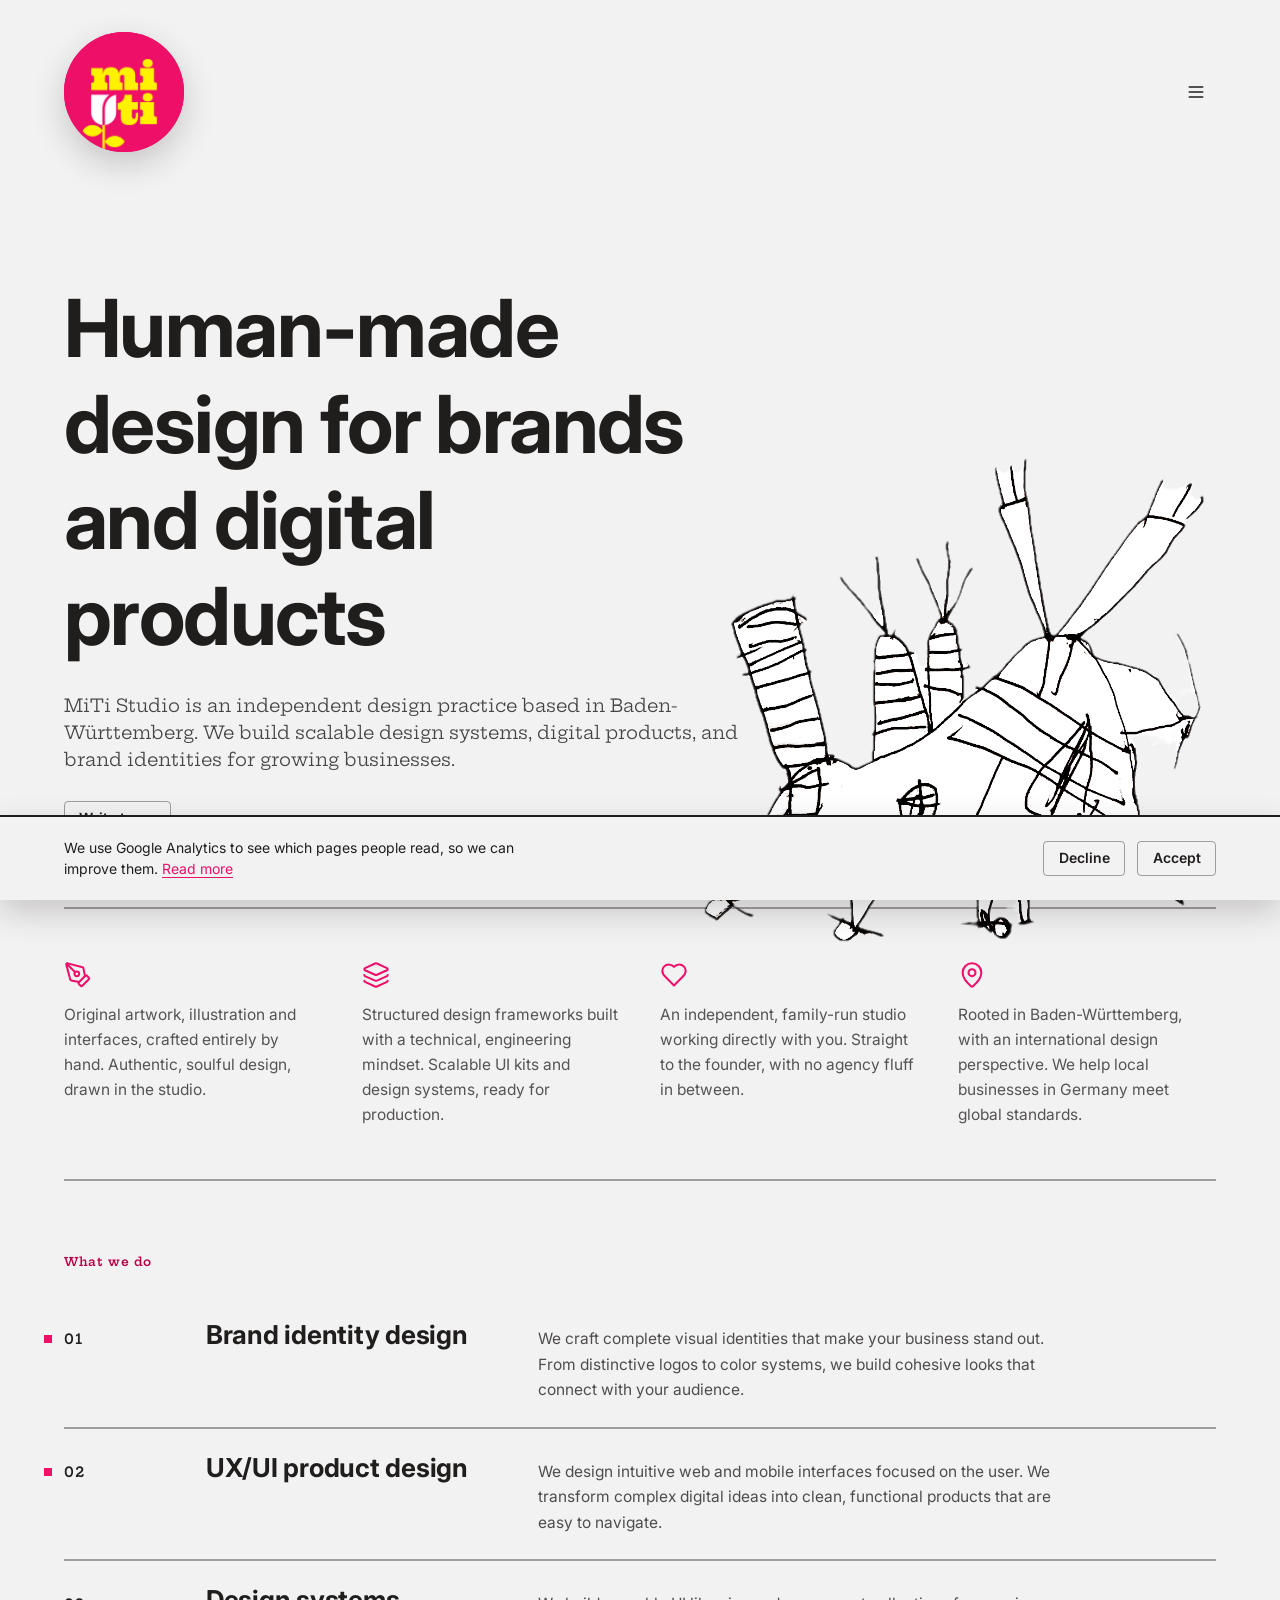
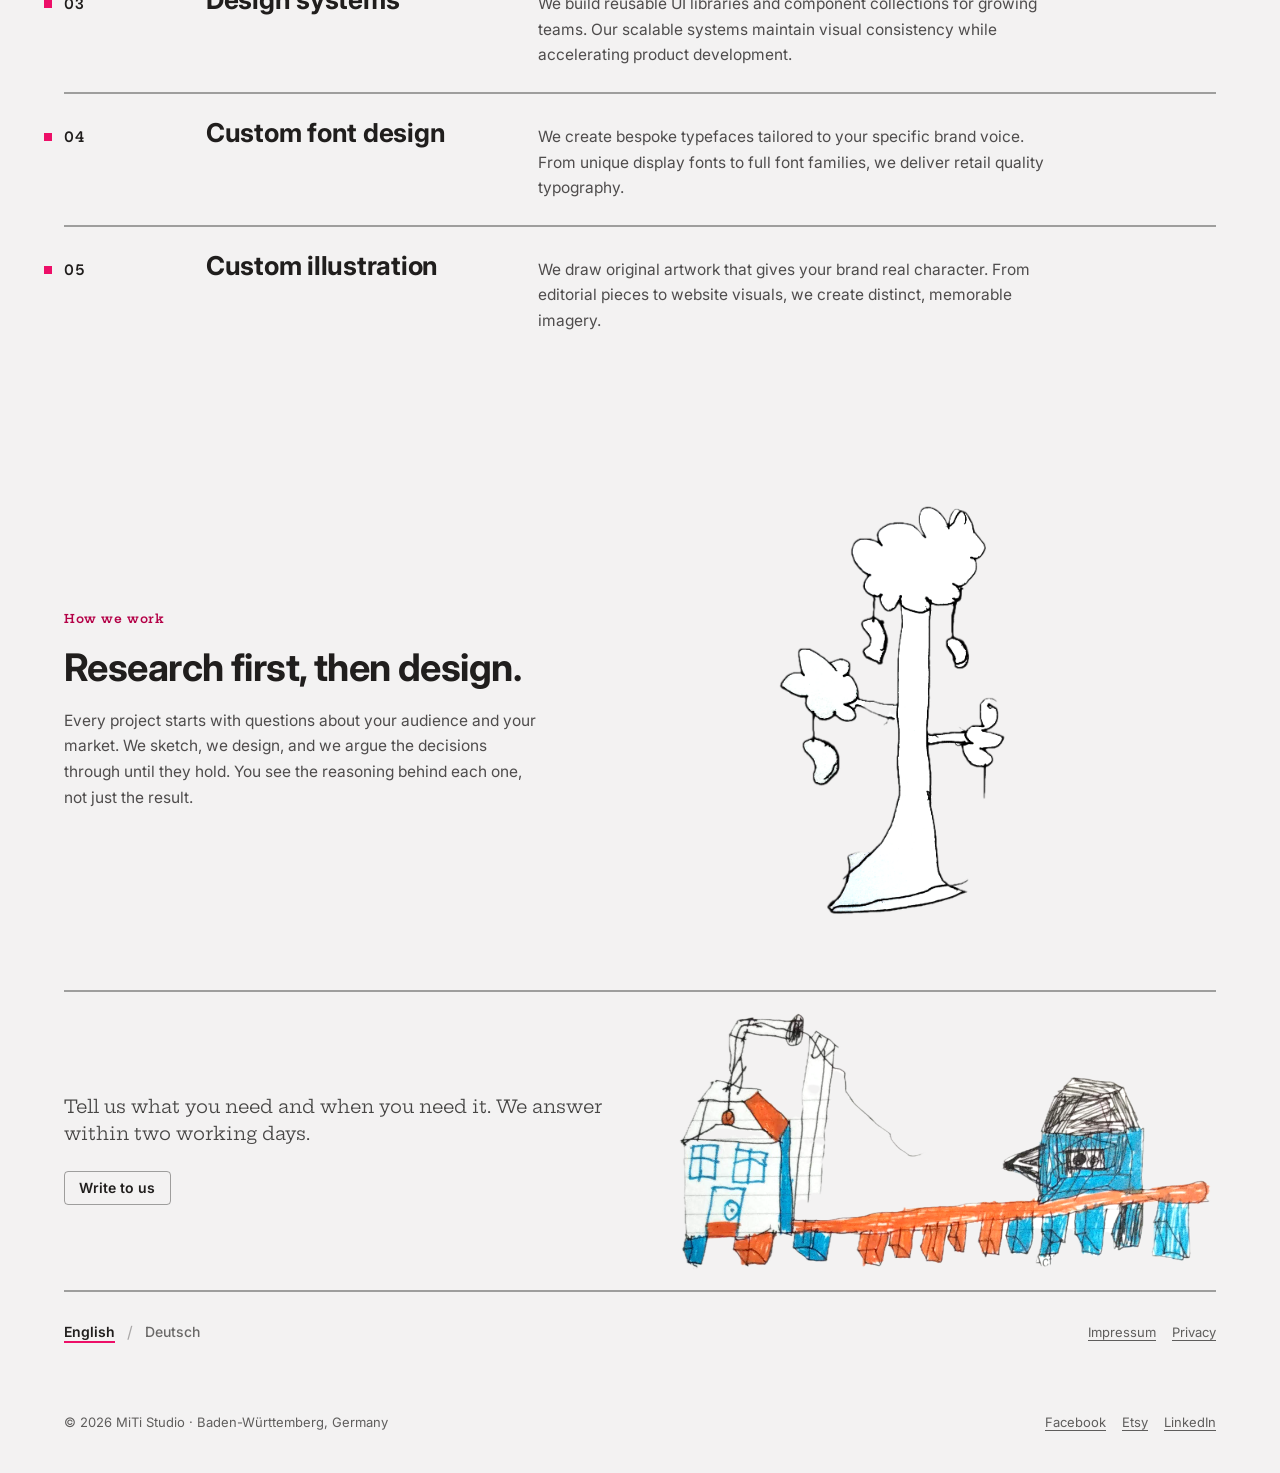
==== commit d0a96487: "Favicon changes" ====
--- a/index.html
+++ b/index.html
@@ -46,6 +46,9 @@
   ]
 }
 </script>
+<link rel="icon" type="image/png" href="assets/favicon-32.png" sizes="32x32">
+<link rel="icon" type="image/png" href="assets/favicon-192.png" sizes="192x192">
+<link rel="apple-touch-icon" href="assets/favicon-180.png">
 <link rel="stylesheet" href="_ds/miti-design-system-6b04a300-a503-4302-aa47-b4d9627b627f/styles.css">
 <link rel="stylesheet" href="site.css">
 <script src="site.js"></script>
--- a/_ds/miti-design-system-6b04a300-a503-4302-aa47-b4d9627b627f/styles.css
+++ b/_ds/miti-design-system-6b04a300-a503-4302-aa47-b4d9627b627f/styles.css
@@ -0,0 +1,318 @@
+/* MiTi, design-system tokens and component classes. This file is the source of truth for the system's look; retune it here and see readme.md. */
+@import url('https://fonts.googleapis.com/css2?family=Hepta+Slab:wght@400;600&family=Inter:wght@400;500;600;700&family=Ultra&display=swap');
+
+:root {
+  --color-bg: #f3f2f2;
+  --color-surface: #eae9e9;
+  --color-text: #201e1d;
+  --color-accent: #ed0f68;
+  --color-accent-2: #fff200;
+  --color-divider: color-mix(in srgb, #201e1d 40%, transparent);
+
+  /* Tonal ramps, generated in OKLCH on one shared lightness scale, so the
+     same step of any role matches the others in visual value. */
+  --color-neutral-100: #f8f4f4;
+  --color-neutral-200: #eae7e7;
+  --color-neutral-300: #d7d3d3;
+  --color-neutral-400: #bab6b6;
+  --color-neutral-500: #9b9797;
+  --color-neutral-600: #7d7979;
+  --color-neutral-700: #605d5d;
+  --color-neutral-800: #444141;
+  --color-neutral-900: #2d2b2b;
+
+  --color-accent-100: #fff1f3;
+  --color-accent-200: #ffdde3;
+  --color-accent-300: #ffbfca;
+  --color-accent-400: #ff8ca6;
+  --color-accent-500: #ff3a7d;
+  --color-accent-600: #e5005f;
+  --color-accent-700: #b40047;
+  --color-accent-800: #800032;
+  --color-accent-900: #500f22;
+
+  --color-accent-2-100: #f6f6eb;
+  --color-accent-2-200: #ebead0;
+  --color-accent-2-300: #dad8a4;
+  --color-accent-2-400: #c2bc57;
+  --color-accent-2-500: #ab9c00;
+  --color-accent-2-600: #8e7d00;
+  --color-accent-2-700: #6e6000;
+  --color-accent-2-800: #4e4400;
+  --color-accent-2-900: #322d00;
+
+  /* Three roles. Display (Ultra) is the logotype, one weight, used rarely and
+     only where the brand mark itself speaks. Heading and body are the same
+     grotesque (Inter) doing almost all the work. Secondary (Hepta Slab) is the
+     contrast voice for subtitles, kickers, captions and table heads. */
+  --font-display: "Ultra", Georgia, serif;
+  --font-display-weight: 400;
+  --font-heading: "Inter", system-ui, sans-serif;
+  --font-heading-weight: 700;
+  --font-body: "Inter", system-ui, sans-serif;
+  --font-secondary: "Hepta Slab", Georgia, serif;
+  --font-secondary-weight: 400;
+
+  --space-1: 4.0px;
+  --space-2: 8.0px;
+  --space-3: 12.0px;
+  --space-4: 16.0px;
+  --space-6: 24.0px;
+  --space-8: 32.0px;
+
+  --radius-sm: 4px;
+  --radius-md: 4px;
+  --radius-lg: 4px;
+
+  /* Elevation, derived from the ground: soft ink-tinted shadows on a
+     light theme, a hairline edge + ambient darkness on a dark one. */
+  --shadow-sm: 0 1px 2px color-mix(in srgb, #2d2b2b 14%, transparent);
+  --shadow-md: 0 3px 10px color-mix(in srgb, #2d2b2b 16%, transparent);
+  --shadow-lg: 0 12px 32px color-mix(in srgb, #2d2b2b 22%, transparent);
+}
+
+body {
+  background: var(--color-bg);
+  color: var(--color-text);
+  font-family: var(--font-body);
+}
+h1, h2, h3, h4 { font-family: var(--font-heading); font-weight: var(--font-heading-weight); }
+
+.grayscale{filter:grayscale(1) contrast(1.08)}
+
+/* ══════════════════════════════════════════════════════════════════════════
+   Components, built with the tokens above. Plain CSS
+   on plain HTML: no JavaScript, no build step. Each class is documented in
+   readme.md and demonstrated in foundations/ and components/.
+   ══════════════════════════════════════════════════════════════════════ */
+
+*, *::before, *::after { box-sizing: border-box; }
+body { margin: 0; font-size: 16px; line-height: 1.55; font-weight: 400; }
+h1, h2, h3, h4, h5, h6 {
+  font-family: var(--font-heading); font-weight: var(--font-heading-weight);
+  line-height: 1.12; letter-spacing: -0.015em; margin: 0 0 var(--space-2);
+}
+h1 { font-size: 42px; }
+h2 { font-size: 32px; }
+h3 { font-size: 24px; }
+h4 { font-size: 20px; }
+h5 { font-size: 16px; }
+h6 { font-size: 12px; }
+h6 { letter-spacing: 0.08em; text-transform: uppercase; }
+p { margin: 0 0 var(--space-3); }
+a { color: var(--color-accent); text-underline-offset: 3px; text-decoration-thickness: 1px; }
+a:hover:not(.btn) { color: var(--color-accent); text-decoration: underline; } /* plain text link: underline only, color holds */
+img { display: block; max-width: 100%; }
+figure { margin: 0; }
+figcaption {
+  font-family: var(--font-secondary); font-weight: var(--font-secondary-weight);
+  font-size: 10px; margin-top: var(--space-1);
+  color: color-mix(in srgb, var(--color-text) 55%, transparent);
+}
+/* — the three type roles as utilities — */
+.logotype {
+  font-family: var(--font-display); font-weight: var(--font-display-weight); letter-spacing: 0;
+  font-size: max(24px, 1em); /* Ultra's serifs mud together below 24px, the floor is enforced, not advised */
+}
+.subtitle {
+  font-family: var(--font-secondary); font-weight: var(--font-secondary-weight);
+  font-size: 18px; line-height: 1.35; letter-spacing: 0;
+  color: color-mix(in srgb, var(--color-text) 80%, transparent);
+}
+.eyebrow {
+  font-family: var(--font-secondary); font-weight: 600;
+  font-size: 12px; letter-spacing: 0.1em; text-transform: uppercase;
+}
+.caption {
+  font-family: var(--font-secondary); font-weight: var(--font-secondary-weight);
+  font-size: 12px; line-height: 1.4;
+  color: color-mix(in srgb, var(--color-text) 60%, transparent);
+}
+.text-muted { color: color-mix(in srgb, var(--color-text) 55%, transparent); }
+:focus { outline: none; }
+:focus-visible { outline: 2px solid var(--color-accent); outline-offset: 2px; }
+::selection { background: color-mix(in srgb, var(--color-accent) 30%, transparent); }
+
+/* — rules — */
+.hr {
+  height: 2px; border: 0; margin: var(--space-4) 0;
+  background: var(--color-divider);
+}
+
+/* — buttons — */
+.btn {
+  display: inline-flex; align-items: center; justify-content: center; gap: 6px;
+  cursor: pointer; text-decoration: none; appearance: none; -webkit-appearance: none;
+  font-family: var(--font-body); font-weight: 600;
+  font-size: 14px; line-height: 1.2; color: var(--color-text); /* matches the .input's 14px,
+     the pair sits side by side in sign-up rows */
+  background: transparent; border: 1px solid transparent;
+  padding: var(--space-2) calc(var(--space-3) * 1.2);
+  border-radius: var(--radius-md);
+}
+.btn svg { display: block; }
+.btn:disabled { opacity: 0.45; cursor: not-allowed; }
+.btn-primary { background: var(--color-accent); color: var(--color-bg); }
+.btn-primary:hover { background: var(--color-accent-600); }
+.btn-primary:active { background: var(--color-accent-700); }
+.btn-secondary { border-color: var(--color-divider); }
+.btn-secondary:hover { background: color-mix(in srgb, var(--color-text) 7%, transparent); }
+.btn-secondary:active { background: color-mix(in srgb, var(--color-text) 14%, transparent); }
+.btn-ghost { color: var(--color-accent); padding-inline: var(--space-1); }
+.btn-ghost:hover { text-decoration: underline; text-underline-offset: 3px; } /* no tint behind text-only actions */
+.btn-ghost:active { text-decoration: underline; opacity: 0.75; }
+.btn-icon { width: 36px; height: 36px; padding: 0; }
+.btn-ghost.btn-icon:hover { text-decoration: none; background: color-mix(in srgb, var(--color-accent) 10%, transparent); } /* a glyph has a shape, so it takes the tint */
+.btn-block { width: 100%; margin-top: var(--space-2); justify-content: flex-start; text-align: left; }
+
+/* — forms — */
+.field > label {
+  display: block; font-size: 12px; margin-bottom: 5px;
+  color: color-mix(in srgb, var(--color-text) 70%, transparent);
+}
+.input {
+  width: 100%; min-height: 36px; padding: 6px 10px; font: inherit;
+  font-size: 14px; color: var(--color-text); caret-color: var(--color-accent);
+  background: var(--color-surface);
+  border: 1px solid var(--color-divider); border-radius: var(--radius-md);
+}
+.input:hover { border-color: color-mix(in srgb, var(--color-text) 45%, transparent); }
+.input:focus-visible { border-color: var(--color-accent); outline-offset: 0; }
+textarea.input { min-height: 90px; resize: vertical; }
+.radio { display: inline-flex; align-items: center; gap: 8px; cursor: pointer; font-size: 14px; }
+.radio input, .seg-opt input {
+  position: absolute; opacity: 0; width: 0; height: 0; pointer-events: none;
+}
+.radio .dot {
+  width: 16px; height: 16px; flex: none; border-radius: 50%;
+  border: 1.5px solid var(--color-divider);
+}
+.radio:hover .dot { border-color: var(--color-accent); }
+.radio input:checked + .dot {
+  border-color: var(--color-accent); background: var(--color-accent);
+  box-shadow: inset 0 0 0 4px var(--color-bg);
+}
+.radio input:focus-visible + .dot { outline: 2px solid var(--color-accent); outline-offset: 2px; }
+.seg {
+  display: inline-flex; overflow: hidden;
+  border: 1px solid var(--color-divider); border-radius: var(--radius-md);
+}
+.seg-opt {
+  display: inline-flex; align-items: center; gap: 6px;
+  padding: 7px 12px; font-size: 12px; cursor: pointer;
+}
+.seg-opt + .seg-opt { border-left: 1px solid var(--color-divider); }
+.seg-opt:has(input:checked) { background: var(--color-accent); color: var(--color-bg); }
+.seg-opt:not(:has(input:checked)):hover { background: color-mix(in srgb, var(--color-text) 7%, transparent); }
+.seg-opt:has(input:focus-visible) { outline: 2px solid var(--color-accent); outline-offset: -2px; }
+
+/* — cards — */
+.card {
+  display: flex; flex-direction: column; gap: var(--space-2);
+  padding: var(--space-3); border-radius: var(--radius-md); background: var(--color-surface);
+}
+.card-kicker { font-family: var(--font-secondary); font-weight: 600; font-size: 10px; letter-spacing: 0.1em; text-transform: uppercase; color: var(--color-accent); }
+.card-title {
+  font-family: var(--font-heading); font-weight: var(--font-heading-weight);
+  font-size: 18px; line-height: 1.2;
+}
+.card-body { margin: 0; font-size: 14px; opacity: 0.8; flex: 1; }
+.card-meta {
+  display: flex; align-items: center; gap: 6px; font-size: 12px;
+  font-family: var(--font-secondary); font-weight: var(--font-secondary-weight);
+  color: color-mix(in srgb, var(--color-text) 50%, transparent);
+}
+.elev-sm { box-shadow: var(--shadow-sm); }
+.elev-md { box-shadow: var(--shadow-md); }
+.elev-lg { box-shadow: var(--shadow-lg); }
+
+/* — tags — */
+.tag {
+  display: inline-flex; align-items: center; font-size: 10px;
+  letter-spacing: 0.02em; padding: 3px 10px;
+  border-radius: calc(var(--radius-md) * 0.75);
+}
+.tag-accent { background: var(--color-accent-100); color: var(--color-accent-800); }
+.tag-accent-2 { background: var(--color-accent-2-100); color: var(--color-accent-2-800); }
+.tag-neutral { background: var(--color-neutral-100); color: var(--color-neutral-800); }
+.tag-outline { border: 1px solid var(--color-accent); color: var(--color-accent); }
+
+/* — navigation — */
+.nav {
+  display: flex; align-items: center; gap: var(--space-4);
+  padding: var(--space-3) var(--space-4);
+  border-bottom: 2px solid var(--color-divider);
+}
+.nav-brand { /* the one routine home for the display face: the wordmark */
+  font-family: var(--font-display); font-weight: var(--font-display-weight);
+  font-size: 24px; /* the display face's 24px legibility floor, see the mobile block */ margin-right: auto;
+}
+.nav a { color: inherit; text-decoration: none; font-size: 14px; }
+.nav a:hover { text-decoration: underline; text-underline-offset: 3px; } /* text link rule: underline, color holds */
+.nav a[aria-current='page'] { color: var(--color-accent); }
+
+/* — tables — */
+.table { width: 100%; border-collapse: collapse; font-size: 14px; }
+.table th {
+  text-align: left; font-family: var(--font-secondary); font-weight: 600; font-size: 12px; letter-spacing: 0.08em; text-transform: uppercase;
+  color: color-mix(in srgb, var(--color-text) 60%, transparent);
+  padding: var(--space-2); border-bottom: 2px solid var(--color-divider);
+}
+.table td {
+  padding: var(--space-2);
+  border-bottom: 1px solid var(--color-divider);
+}
+.table tbody tr:hover { background: color-mix(in srgb, var(--color-text) 4%, transparent); }
+
+/* — dialog — */
+.dialog-backdrop {
+  position: fixed; inset: 0; display: grid; place-items: center;
+  padding: var(--space-4);
+  background: color-mix(in srgb, var(--color-neutral-900) 50%, transparent);
+}
+.dialog {
+  width: min(440px, 100%); display: flex; flex-direction: column; gap: var(--space-3);
+  padding: var(--space-4); border-radius: var(--radius-lg);
+  background: var(--color-surface); box-shadow: var(--shadow-lg);
+}
+.dialog-title {
+  font-family: var(--font-heading); font-weight: var(--font-heading-weight);
+  font-size: 20px;
+}
+.dialog-body { font-size: 14px; opacity: 0.85; }
+.dialog-actions { display: flex; justify-content: flex-end; gap: var(--space-2); margin-top: var(--space-2); }
+
+/* ══════════════════════════════════════════════════════════════════════════
+   Mobile type, one phone breakpoint, and only display type moves. Body and
+   UI sizes never shrink (they grow, where iOS would otherwise zoom); the
+   small steps rise to a 12px phone floor; the two non-body faces hold their
+   own legibility floors. Sizes stay even, nothing drops below 10px.
+   ══════════════════════════════════════════════════════════════════════ */
+@media (max-width: 640px) {
+  h1, h2, h3, h4, h5, h6 { line-height: 1.18; letter-spacing: -0.01em; } /* tight display tracking and leading hurt at phone sizes */
+  h1 { font-size: 32px; }
+  h2 { font-size: 26px; }
+  h3 { font-size: 20px; }
+  h4 { font-size: 18px; }
+  /* h5 (16px) and h6 (12px) already sit at the body/small steps, they hold */
+
+  /* body and UI: 16px or up. Under 16px iOS auto-zooms a focused field, and
+     the 44px hit target wants the taller line anyway. */
+  .btn { font-size: 16px; min-height: 44px; }
+  .input { font-size: 16px; min-height: 44px; }
+  .radio, .seg-opt { font-size: 16px; }
+  .seg-opt { padding: 10px 14px; }
+
+  /* the 10px steps are desktop chrome; on a phone they rise to 12px */
+  figcaption, .card-kicker, .tag { font-size: 12px; }
+  .card-body, .card-meta, .dialog-body, .table { font-size: 14px; }
+
+  /* secondary face: the slab's detail disappears below 14px */
+  .subtitle { font-size: 16px; }
+  .caption { font-size: 14px; }
+  .eyebrow { font-size: 12px; } /* the exception, uppercase at 600 with 0.1em tracking holds */
+
+  /* measure: copy clamps rather than running edge to edge */
+  .subtitle, .caption, p { max-width: 34ch; }
+}
+
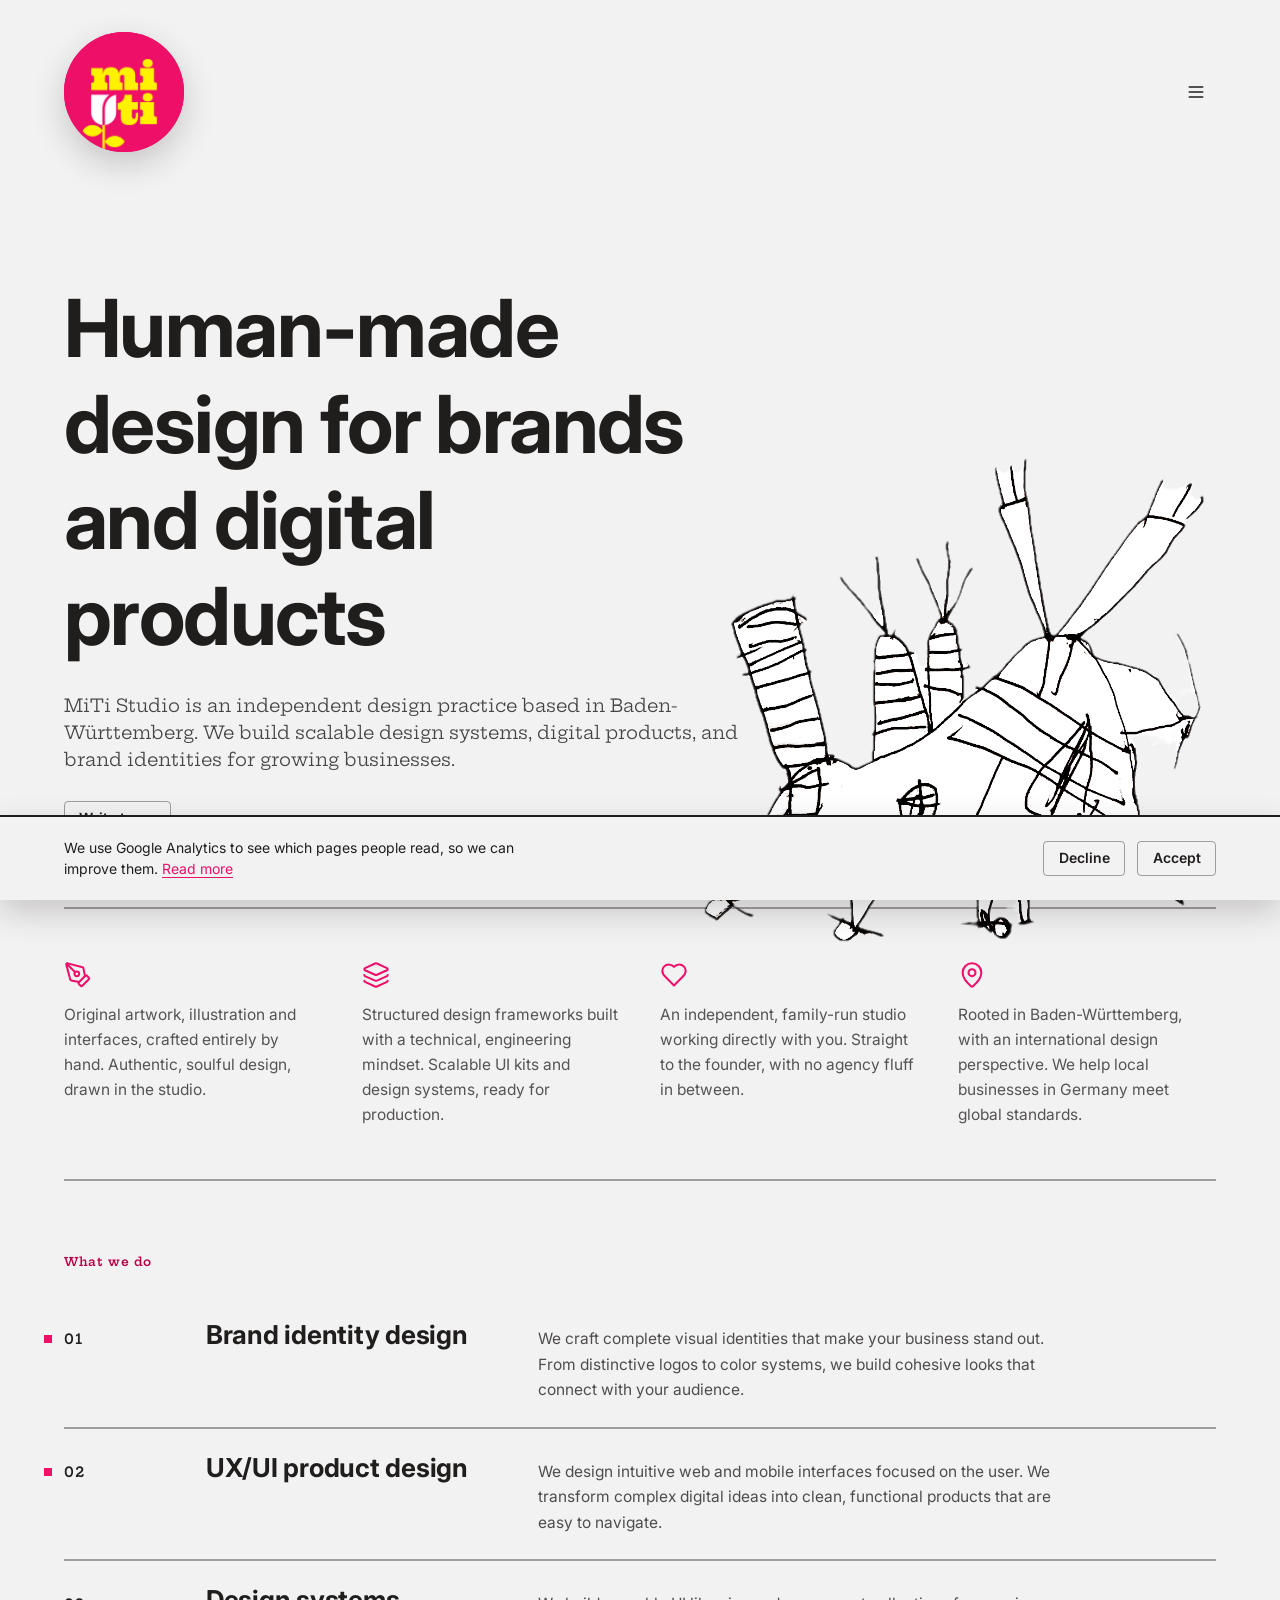
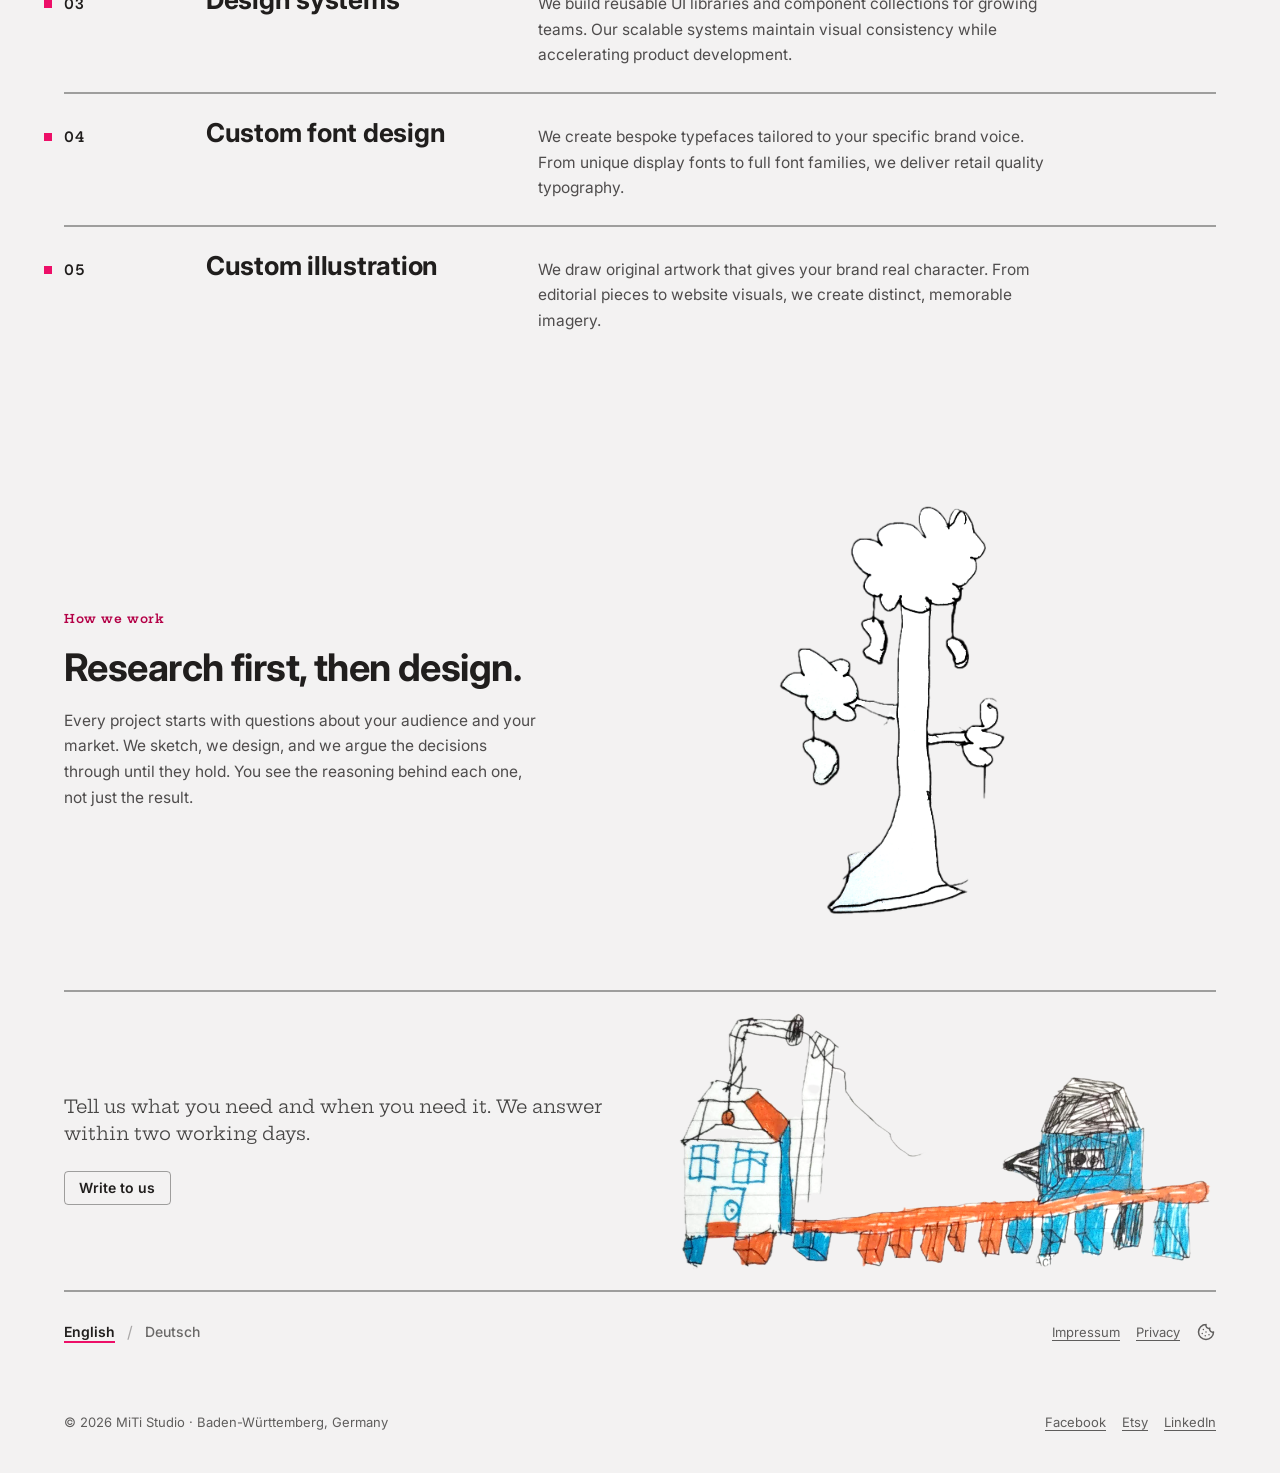
==== commit 8ea91698: "Contact form fixing" ====
--- a/index.html
+++ b/index.html
@@ -49,6 +49,9 @@
 <link rel="icon" type="image/png" href="assets/favicon-32.png" sizes="32x32">
 <link rel="icon" type="image/png" href="assets/favicon-192.png" sizes="192x192">
 <link rel="apple-touch-icon" href="assets/favicon-180.png">
+<link rel="preconnect" href="https://fonts.googleapis.com">
+<link rel="preconnect" href="https://fonts.gstatic.com" crossorigin>
+<link rel="stylesheet" href="https://fonts.googleapis.com/css2?family=Hepta+Slab:wght@400;600&family=Inter:wght@400;500;600;700&family=Ultra&display=swap">
 <link rel="stylesheet" href="_ds/miti-design-system-6b04a300-a503-4302-aa47-b4d9627b627f/styles.css">
 <link rel="stylesheet" href="site.css">
 <script src="site.js"></script>
@@ -150,6 +153,7 @@
   <div style="margin-left:auto; display:flex; gap:16px; flex-wrap:wrap; font-size:13px; color:color-mix(in srgb, var(--color-text) 70%, transparent);">
     <a href="legal.html#impressum" id="t-legalImprint" style="color:inherit;"></a>
     <a href="legal.html#datenschutz" id="t-legalPrivacy" style="color:inherit;"></a>
+    <button type="button" id="t-cookieSettings" aria-label="Cookie settings" title="Cookie settings" onclick="window.__mitiOpenCookieSettings && window.__mitiOpenCookieSettings()" style="color:inherit; background:none; border:none; padding:0; margin:0; width:20px; height:20px; display:inline-flex; align-items:center; justify-content:center; cursor:pointer;"><svg width="18" height="18" viewBox="0 0 24 24" fill="none" stroke="currentColor" stroke-width="2" stroke-linecap="round" stroke-linejoin="round"><path d="M12 2a10 10 0 1 0 10 10 4 4 0 0 1-5-5 4 4 0 0 1-5-5"></path><path d="M8.5 8.5v.01"></path><path d="M16 15.5v.01"></path><path d="M12 12v.01"></path><path d="M11 17v.01"></path><path d="M7 14v.01"></path></svg></button>
   </div>
 </div>
 
@@ -171,9 +175,6 @@
     </div>
   </div>
 </div>
-<button type="button" id="cookie-settings-tab" aria-label="Cookie settings" title="Cookie settings" style="display:none; position:fixed; left:20px; bottom:20px; z-index:250; background:transparent; border:none; width:44px; height:44px; align-items:center; justify-content:center; cursor:pointer; color:color-mix(in srgb, var(--color-text) 55%, transparent);">
-  <svg width="20" height="20" viewBox="0 0 24 24" fill="none" stroke="currentColor" stroke-width="2" stroke-linecap="round" stroke-linejoin="round"><path d="M12 2a10 10 0 1 0 10 10 4 4 0 0 1-5-5 4 4 0 0 1-5-5"></path><path d="M8.5 8.5v.01"></path><path d="M16 15.5v.01"></path><path d="M12 12v.01"></path><path d="M11 17v.01"></path><path d="M7 14v.01"></path></svg>
-</button>
 
 </div>
 <script>
